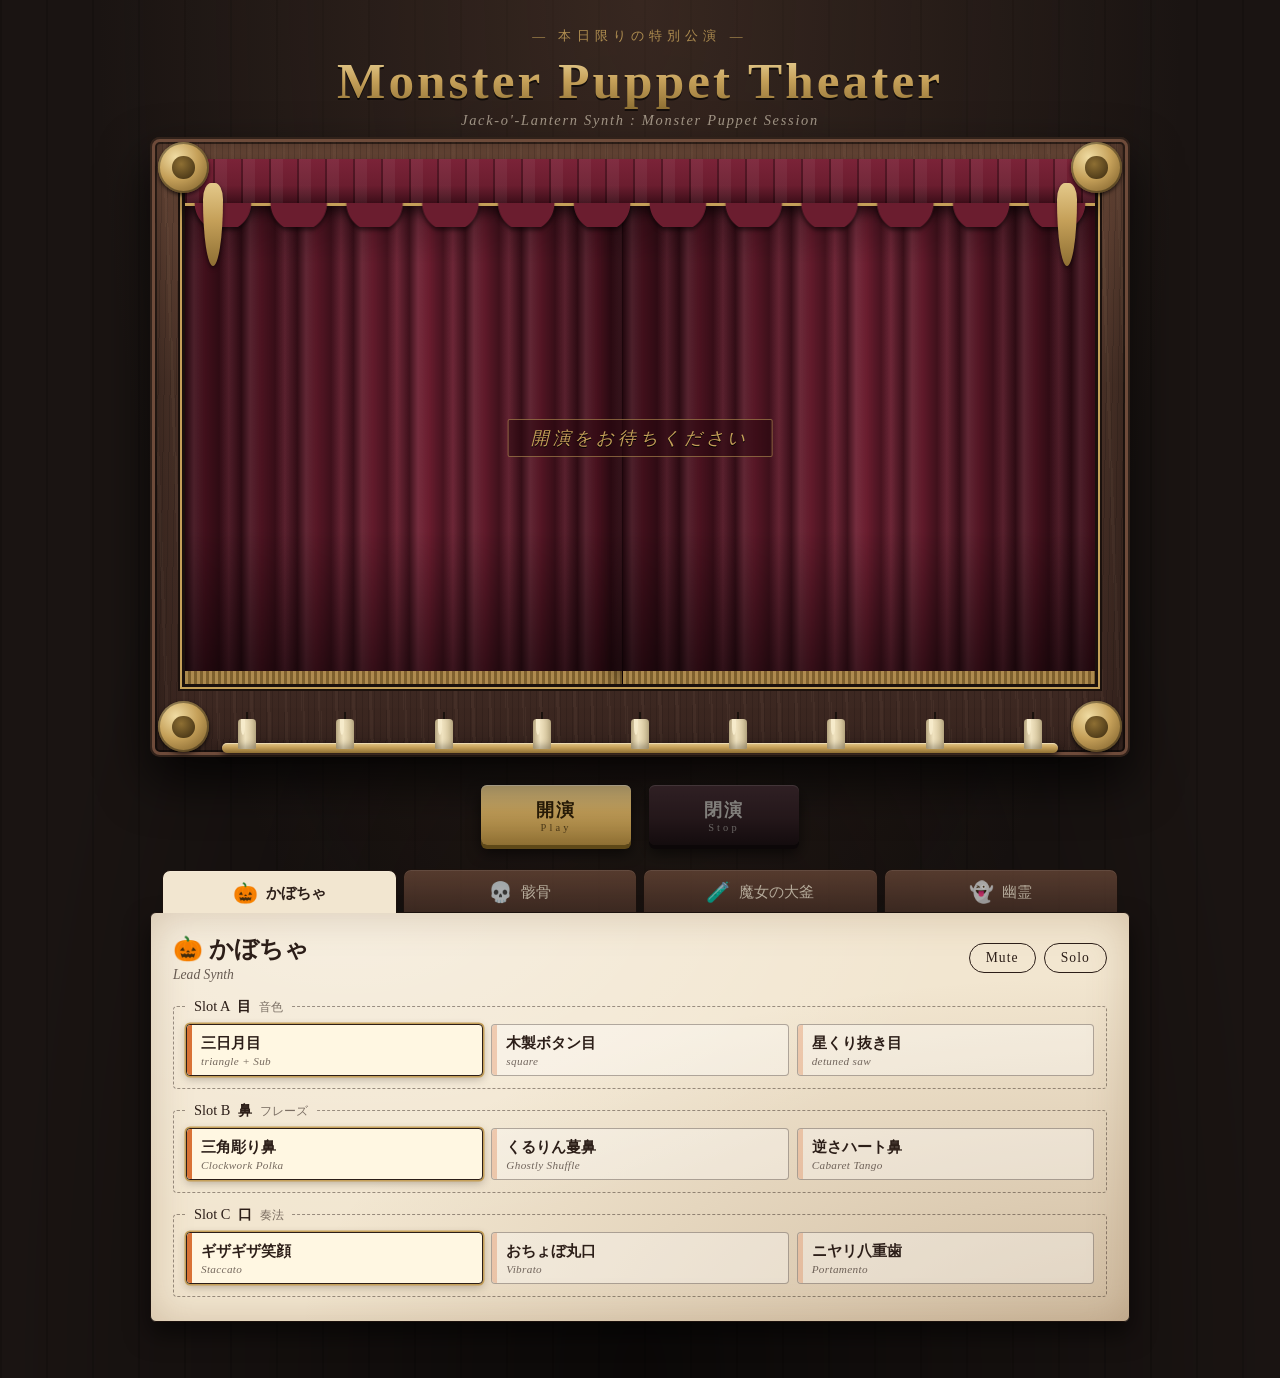
==== index.html @ 24947419 "feat: Task 1 antique puppet theater stage UI with curtain call and 3-slot panel" ====
<!DOCTYPE html>
<html lang="ja">
<head>
  <meta charset="UTF-8">
  <meta name="viewport" content="width=device-width, initial-scale=1">
  <title>Monster Puppet Theater</title>
  <link rel="stylesheet" href="css/style.css">
</head>
<body>
  <header class="marquee">
    <p class="marquee__eyebrow">— 本日限りの特別公演 —</p>
    <h1 class="marquee__title">Monster Puppet Theater</h1>
    <p class="marquee__sub">Jack-o'-Lantern Synth : Monster Puppet Session</p>
  </header>

  <main class="theater">
    <!-- 額縁ステージ -->
    <section class="proscenium" id="proscenium" data-state="closed" aria-label="人形劇ステージ">
      <div class="frame-corner frame-corner--tl"></div>
      <div class="frame-corner frame-corner--tr"></div>
      <div class="frame-corner frame-corner--bl"></div>
      <div class="frame-corner frame-corner--br"></div>

      <div class="stage" id="stage">
        <div class="backdrop"></div>
        <div class="spotlight"></div>
        <div class="puppets" id="puppets"></div>
        <div class="floor"></div>

        <div class="curtain curtain--left"></div>
        <div class="curtain curtain--right"></div>
        <div class="curtain-hint" id="curtainHint">開演をお待ちください</div>
      </div>

      <div class="valance" aria-hidden="true">
        <div class="valance__tassel valance__tassel--l"></div>
        <div class="valance__tassel valance__tassel--r"></div>
      </div>

      <div class="footlights" id="footlights" aria-hidden="true"></div>
    </section>

    <!-- 開演・閉演 -->
    <div class="controls">
      <button class="btn btn--play" id="playBtn" type="button">開演 <span>Play</span></button>
      <button class="btn btn--stop" id="stopBtn" type="button" disabled>閉演 <span>Stop</span></button>
    </div>

    <!-- パペット選択 + 3スロットUI -->
    <section class="workbench" aria-label="パペット編集">
      <nav class="tabs" id="puppetTabs" role="tablist" aria-label="パペット選択"></nav>
      <div class="panel" id="slotPanel"></div>
    </section>
  </main>

  <script type="module" src="js/main.js"></script>
</body>
</html>
---- css/style.css ----
/* Monster Puppet Theater — Antique Wood & Faded Storybook
   パレットは .kiro/specs/monster-ensemble/design.md §1 に準拠。蛍光色は使わない。 */

:root {
  --bg-stage-dark: #1A1412;
  --wood-frame: #4A3228;
  --wood-highlight: #6E4B3A;
  --brass-accent: #C5A059;
  --curtain-red: #6B1D2F;
  --curtain-shadow: #3D0E19;
  --parchment-bg: #F2E6D0;
  --sepia-ink: #2C1E18;
  --candle: #F7C873;
  --string: rgba(212, 195, 163, 0.35);

  --brass-grad: linear-gradient(180deg, #E4C98A 0%, #C5A059 45%, #8E6F33 100%);
  --font-display: 'Palatino Linotype', 'Book Antiqua', Palatino, 'Hiragino Mincho ProN', 'Yu Mincho', 'Noto Serif JP', serif;
  --font-body: 'Hiragino Mincho ProN', 'Yu Mincho', 'Noto Serif JP', Georgia, serif;
}

* { box-sizing: border-box; }

html { background: var(--bg-stage-dark); }

body {
  margin: 0;
  min-height: 100vh;
  color: var(--parchment-bg);
  font-family: var(--font-body);
  background:
    radial-gradient(ellipse at 50% 0%, rgba(110, 75, 58, 0.35), transparent 60%),
    radial-gradient(ellipse at 50% 100%, rgba(0, 0, 0, 0.6), transparent 70%),
    repeating-linear-gradient(90deg, rgba(0, 0, 0, 0.14) 0 2px, transparent 2px 46px),
    var(--bg-stage-dark);
}

/* ---------- 看板 ---------- */
.marquee { text-align: center; padding: 28px 16px 8px; }
.marquee__eyebrow {
  margin: 0; font-size: 0.8rem; letter-spacing: 0.4em; color: var(--brass-accent); opacity: 0.85;
}
.marquee__title {
  margin: 6px 0 2px;
  font-family: var(--font-display);
  font-size: clamp(1.8rem, 5vw, 3.2rem);
  font-weight: 700;
  letter-spacing: 0.06em;
  background: linear-gradient(180deg, #F0DCA3 0%, #C5A059 50%, #8E6F33 100%);
  -webkit-background-clip: text; background-clip: text; color: transparent;
  filter: drop-shadow(0 2px 0 rgba(0, 0, 0, 0.6));
}
.marquee__sub { margin: 0; font-style: italic; font-size: 0.9rem; opacity: 0.6; letter-spacing: 0.12em; }

.theater { width: min(980px, 100% - 24px); margin: 0 auto; padding-bottom: 56px; }

/* ---------- 額縁（プロセニアム） ---------- */
.proscenium {
  position: relative;
  padding: 3.6% 3.6% 7.5%;
  border-radius: 10px;
  background:
    repeating-linear-gradient(91deg, rgba(0, 0, 0, 0.12) 0 1px, transparent 1px 6px),
    repeating-linear-gradient(88deg, rgba(255, 220, 170, 0.04) 0 3px, transparent 3px 17px),
    linear-gradient(180deg, var(--wood-highlight), var(--wood-frame) 40%, #3A2620);
  box-shadow:
    inset 0 0 0 2px rgba(0, 0, 0, 0.55),
    inset 0 0 0 5px var(--wood-highlight),
    inset 0 0 0 7px rgba(0, 0, 0, 0.5),
    inset 0 0 40px rgba(0, 0, 0, 0.5),
    0 24px 50px rgba(0, 0, 0, 0.75);
}

/* 四隅の真鍮飾り */
.frame-corner {
  position: absolute; width: 5.2%; aspect-ratio: 1; z-index: 6;
  background: radial-gradient(circle at 35% 30%, #F0DCA3, #C5A059 45%, #6E5222 100%);
  border-radius: 50%;
  box-shadow: 0 2px 4px rgba(0, 0, 0, 0.7), inset 0 0 0 2px rgba(0, 0, 0, 0.35);
}
.frame-corner::after {
  content: ''; position: absolute; inset: 28%; border-radius: 50%;
  background: radial-gradient(circle at 40% 35%, #8E6F33, #3A2A10);
}
.frame-corner--tl { top: 0.8%; left: 0.8%; }
.frame-corner--tr { top: 0.8%; right: 0.8%; }
.frame-corner--bl { bottom: 0.8%; left: 0.8%; }
.frame-corner--br { bottom: 0.8%; right: 0.8%; }

/* ---------- ステージ ---------- */
.stage {
  position: relative; overflow: hidden;
  aspect-ratio: 16 / 9;
  background: #120D0B;
  box-shadow: 0 0 0 3px #1b110d, 0 0 0 5px var(--brass-accent), 0 0 0 7px #1b110d, inset 0 0 60px rgba(0, 0, 0, 0.8);
}

/* 色褪せた絵本の背景画: 月・丘・傾いた屋敷・枯れ木。紙の粒子ノイズ入り。 */
.backdrop {
  position: absolute; inset: 0;
  background:
    url("data:image/svg+xml,%3Csvg xmlns='http://www.w3.org/2000/svg' viewBox='0 0 800 450' preserveAspectRatio='none'%3E%3Cdefs%3E%3Cfilter id='n'%3E%3CfeTurbulence type='fractalNoise' baseFrequency='.9' numOctaves='2' seed='4'/%3E%3CfeColorMatrix values='0 0 0 0 .95 0 0 0 0 .88 0 0 0 0 .75 0 0 0 .16 0'/%3E%3C/filter%3E%3C/defs%3E%3Ccircle cx='610' cy='105' r='70' fill='%23F2E6D0' opacity='.12'/%3E%3Ccircle cx='610' cy='105' r='46' fill='%23E8D9B5' opacity='.85'/%3E%3Ccircle cx='596' cy='96' r='8' fill='%23C9B88F' opacity='.6'/%3E%3Ccircle cx='626' cy='120' r='5' fill='%23C9B88F' opacity='.6'/%3E%3Cpath d='M0 330 Q110 262 240 312 T500 300 T800 288 V450 H0Z' fill='%232b1f1d'/%3E%3Cg fill='%231d1413'%3E%3Cpath d='M150 318 V236 L172 214 L194 236 V318Z'/%3E%3Cpath d='M130 236 L172 190 L214 236Z'/%3E%3Crect x='198' y='258' width='34' height='60'/%3E%3Cpath d='M194 258 L215 232 L236 258Z'/%3E%3Cpath d='M170 190 V170 h4 v20z'/%3E%3C/g%3E%3Cg fill='%23C5A059' opacity='.65'%3E%3Crect x='162' y='246' width='8' height='12'/%3E%3Crect x='176' y='246' width='8' height='12'/%3E%3Crect x='208' y='274' width='7' height='10'/%3E%3C/g%3E%3Cpath d='M60 330 V268 M60 290 L38 270 M60 280 L84 258 M60 300 L40 292 M84 258 L96 244 M38 270 L28 252' stroke='%231d1413' stroke-width='5' stroke-linecap='round' fill='none'/%3E%3Cpath d='M0 372 Q200 340 420 366 T800 356 V450 H0Z' fill='%23231918'/%3E%3Crect width='800' height='450' filter='url(%23n)'/%3E%3C/svg%3E") center / 100% 100% no-repeat,
    linear-gradient(180deg, #3b3040 0%, #5b4046 38%, #7d5a4b 62%, #3a2a25 100%);
  filter: sepia(0.35) saturate(0.75) brightness(0.85);
}

/* 開演時の天井スポット */
.spotlight {
  position: absolute; inset: 0; pointer-events: none; opacity: 0;
  background: radial-gradient(ellipse 60% 85% at 50% 0%, rgba(247, 200, 115, 0.22), transparent 70%);
  transition: opacity 1.4s ease 0.5s;
}

/* 床板 */
.floor {
  position: absolute; left: 0; right: 0; bottom: 0; height: 17%;
  background:
    repeating-linear-gradient(90deg, rgba(0, 0, 0, 0.45) 0 2px, transparent 2px 9%),
    repeating-linear-gradient(180deg, rgba(255, 220, 170, 0.05) 0 3px, transparent 3px 8px),
    linear-gradient(180deg, #2a1c16 0%, #4a3228 100%);
  border-top: 2px solid rgba(0, 0, 0, 0.6);
  box-shadow: inset 0 14px 18px -8px rgba(0, 0, 0, 0.7);
}
/* フットライトの照り返し */
.floor::after {
  content: ''; position: absolute; inset: 0; opacity: 0;
  background: radial-gradient(ellipse 70% 120% at 50% 100%, rgba(247, 200, 115, 0.5), transparent 70%);
  transition: opacity 1s ease 0.6s;
}

/* ---------- パペット（Task 1 では仮シルエット） ---------- */
.puppets {
  position: absolute; inset: 0 5% 3% 5%;
  display: flex; justify-content: space-around; align-items: flex-start;
  padding-top: 9%;
}
.puppet {
  position: relative; width: 22%; cursor: pointer;
  transform-origin: 50% 0;
  filter: drop-shadow(0 6px 5px rgba(0, 0, 0, 0.55));
  animation: sway 4.6s ease-in-out infinite;
}
.puppet:nth-child(2) { animation-duration: 5.4s; animation-delay: -1.3s; }
.puppet:nth-child(3) { animation-duration: 4.1s; animation-delay: -2.2s; }
.puppet:nth-child(4) { animation-duration: 6.2s; animation-delay: -0.6s; }
.puppet svg { display: block; width: 100%; height: auto; overflow: visible; }
.puppet:hover { filter: drop-shadow(0 6px 5px rgba(0, 0, 0, 0.55)) brightness(1.08); }

/* 選ばれているパペットの足元に真鍮の名札 */
.puppet::after {
  content: attr(data-name);
  position: absolute; left: 50%; bottom: -3%; transform: translateX(-50%);
  padding: 1px 10px; border-radius: 3px; white-space: nowrap;
  font-size: clamp(8px, 1.15vw, 12px); letter-spacing: 0.1em; color: #2a1d08;
  background: var(--brass-grad);
  box-shadow: 0 1px 3px rgba(0, 0, 0, 0.7), inset 0 0 0 1px rgba(255, 255, 255, 0.25);
  opacity: 0; transition: opacity 0.3s;
}
.puppet.is-selected::after { opacity: 0.95; }

.puppet .body { transform-origin: 70px 212px; transform-box: view-box; }
.puppet .zzz { opacity: 0; }
.puppet .eyes { transform-origin: 70px 140px; transition: transform 0.4s; }

/* 居眠り姿（Mute / 他トラックの Solo） */
.puppet.is-asleep .body { filter: brightness(0.62) saturate(0.55); transform: scaleY(0.94); }
.puppet.is-asleep .eyes { transform: scaleY(0.12); }
.puppet.is-asleep .zzz { opacity: 0.9; animation: zzz 3s ease-in-out infinite; }

/* ---------- 深紅のベルベットカーテン ---------- */
.curtain {
  position: absolute; top: 0; bottom: 0; width: 52%; z-index: 4;
  background:
    linear-gradient(180deg, rgba(0, 0, 0, 0.35), transparent 18%, transparent 70%, rgba(0, 0, 0, 0.5)),
    repeating-linear-gradient(90deg,
      rgba(0, 0, 0, 0.42) 0, rgba(255, 255, 255, 0.07) 9px, rgba(0, 0, 0, 0) 20px,
      rgba(0, 0, 0, 0.3) 34px, rgba(255, 255, 255, 0.05) 44px, rgba(0, 0, 0, 0.38) 56px),
    linear-gradient(90deg, var(--curtain-shadow), var(--curtain-red) 50%, var(--curtain-shadow));
  box-shadow: 0 0 24px rgba(0, 0, 0, 0.7);
  transition: transform 1.3s cubic-bezier(0.65, 0, 0.25, 1);
}
.curtain::after { /* 裾の金房 */
  content: ''; position: absolute; left: 0; right: 0; bottom: 0; height: 2.6%;
  background: repeating-linear-gradient(90deg, #C5A059 0 3px, #8E6F33 3px 6px);
  opacity: 0.85;
}
.curtain--left  { left: 0;  transform-origin: left center;  border-right: 1px solid rgba(0, 0, 0, 0.5); }
.curtain--right { right: 0; transform-origin: right center; border-left: 1px solid rgba(0, 0, 0, 0.5); }

.proscenium[data-state='open'] .curtain--left,
.proscenium[data-state='curtain_call'] .curtain--left   { transform: translateX(-16%) scaleX(0.26); transition-duration: 1.7s; }
.proscenium[data-state='open'] .curtain--right,
.proscenium[data-state='curtain_call'] .curtain--right  { transform: translateX(16%) scaleX(0.26); transition-duration: 1.7s; }

.curtain-hint {
  position: absolute; left: 50%; top: 52%; transform: translate(-50%, -50%); z-index: 5;
  padding: 6px 22px; border-radius: 2px; white-space: nowrap;
  font-family: var(--font-display); font-style: italic; letter-spacing: 0.22em;
  font-size: clamp(0.7rem, 1.9vw, 1.1rem);
  color: var(--brass-accent); text-shadow: 0 1px 0 #000;
  border: 1px solid rgba(197, 160, 89, 0.55); background: rgba(40, 8, 16, 0.55);
  pointer-events: none; transition: opacity 0.4s;
}
.proscenium:not([data-state='closed']) .curtain-hint { opacity: 0; }

/* 上部の垂れ幕（バランス） */
.valance {
  position: absolute; z-index: 5; left: 3.6%; right: 3.6%; top: 3.6%;
  height: 7.5%;
  background:
    repeating-linear-gradient(90deg, rgba(0, 0, 0, 0.3) 0 2px, rgba(255, 255, 255, 0.05) 2px 14px, transparent 14px 28px),
    linear-gradient(180deg, #7b2338, var(--curtain-red) 60%, var(--curtain-shadow));
  border-bottom: 3px solid var(--brass-accent);
  box-shadow: 0 6px 12px rgba(0, 0, 0, 0.6);
}
.valance::after { /* スカラップ */
  content: ''; position: absolute; left: 0; right: 0; top: 100%; height: 55%;
  background: radial-gradient(circle at 50% 0, var(--curtain-red) 0 62%, transparent 64%) 0 0 / 8.333% 100% repeat-x;
  filter: drop-shadow(0 3px 2px rgba(0, 0, 0, 0.55));
  -webkit-mask: none;
}
.valance__tassel {
  position: absolute; top: 55%; width: 2.2%; height: 190%;
  background: var(--brass-grad); border-radius: 40% 40% 50% 50% / 20% 20% 80% 80%;
  box-shadow: 0 2px 4px rgba(0, 0, 0, 0.6); z-index: 2;
}
.valance__tassel--l { left: 2%; }
.valance__tassel--r { right: 2%; }

/* ---------- ロウソクのフットライト ---------- */
.footlights {
  position: absolute; z-index: 7; left: 9%; right: 9%; bottom: 1.4%; height: 6.2%;
  display: flex; justify-content: space-between; align-items: flex-end;
  font-size: clamp(8px, 1.45vw, 15px);
}
.footlights::before { /* 真鍮のトレイ */
  content: ''; position: absolute; left: -2%; right: -2%; bottom: -0.3em; height: 0.7em;
  background: var(--brass-grad); border-radius: 0.4em;
  box-shadow: 0 3px 6px rgba(0, 0, 0, 0.7), inset 0 1px 0 rgba(255, 255, 255, 0.35);
}
.candle { position: relative; width: 1.2em; height: 2.8em; display: flex; justify-content: center; }
.wax {
  position: absolute; bottom: 0; width: 100%; height: 2em; border-radius: 0.25em 0.25em 0.1em 0.1em;
  background: linear-gradient(90deg, #cbb98f, #F0E3C0 40%, #cbb98f);
  box-shadow: inset 0 -4px 6px rgba(0, 0, 0, 0.25);
}
.wax::after { /* 垂れたロウ */
  content: ''; position: absolute; top: 0; left: 18%; width: 22%; height: 55%;
  background: #F6EBCB; border-radius: 0 0 50% 50%;
}
.wick { position: absolute; bottom: 2em; width: 2px; height: 0.45em; background: #1a120d; }
.flame {
  position: absolute; bottom: 2.35em; width: 0.7em; height: 1.35em; opacity: 0;
  border-radius: 50% 50% 50% 50% / 62% 62% 38% 38%;
  background: radial-gradient(ellipse at 50% 78%, #fffbe6 0%, var(--candle) 45%, #D97236 100%);
  box-shadow: 0 0 0.9em 0.35em rgba(247, 200, 115, 0.55), 0 0 2.4em 0.8em rgba(217, 114, 54, 0.3);
  transform-origin: 50% 100%;
  transition: opacity 0.7s ease;
  transition-delay: calc(var(--d) * 0.6);
}

/* 点灯: 開演中とカーテンコール中 */
.proscenium[data-state='open'] .flame,
.proscenium[data-state='curtain_call'] .flame { opacity: 1; animation: flicker 1.6s ease-in-out infinite; animation-delay: var(--d); }
.proscenium[data-state='open'] .spotlight,
.proscenium[data-state='curtain_call'] .spotlight,
.proscenium[data-state='open'] .floor::after,
.proscenium[data-state='curtain_call'] .floor::after { opacity: 1; }

/* カーテンコール: 一斉お辞儀（約1.8秒以内に収める） */
.proscenium[data-state='curtain_call'] .puppet .body {
  animation: bow 1.5s ease-in-out both;
}
.proscenium[data-state='curtain_call'] .puppet:nth-child(2) .body { animation-delay: 0.06s; }
.proscenium[data-state='curtain_call'] .puppet:nth-child(3) .body { animation-delay: 0.12s; }
.proscenium[data-state='curtain_call'] .puppet:nth-child(4) .body { animation-delay: 0.18s; }

@keyframes sway { 0%, 100% { transform: rotate(-1.3deg); } 50% { transform: rotate(1.3deg); } }
@keyframes flicker {
  0%, 100% { transform: scale(1, 1) rotate(0); }
  18% { transform: scale(0.92, 1.1) rotate(-2deg); }
  42% { transform: scale(1.06, 0.93) rotate(1.5deg); }
  66% { transform: scale(0.95, 1.07) rotate(-1deg); }
  82% { transform: scale(1.03, 0.98) rotate(2deg); }
}
@keyframes bow {
  0%   { transform: rotate(0) scaleY(1); }
  32%  { transform: rotate(7deg) scaleY(0.84) translateY(6px); }
  62%  { transform: rotate(7deg) scaleY(0.84) translateY(6px); }
  100% { transform: rotate(0) scaleY(1); }
}
@keyframes zzz { 0%, 100% { transform: translateY(0); opacity: 0.55; } 50% { transform: translateY(-7px); opacity: 1; } }

/* ---------- 開演・閉演ボタン ---------- */
.controls { display: flex; justify-content: center; gap: 18px; margin: 28px 0 24px; }
.btn {
  min-width: 150px; padding: 12px 26px; cursor: pointer;
  font-family: var(--font-display); font-size: 1.15rem; letter-spacing: 0.12em; font-weight: 700;
  color: #2a1d08; border: 0; border-radius: 6px;
  background: var(--brass-grad);
  box-shadow: 0 4px 0 #5e4818, 0 8px 14px rgba(0, 0, 0, 0.6), inset 0 1px 0 rgba(255, 255, 255, 0.45);
  transition: transform 0.12s, box-shadow 0.12s, filter 0.2s;
}
.btn span { display: block; font-size: 0.65rem; font-weight: 400; letter-spacing: 0.3em; opacity: 0.75; }
.btn--stop { color: var(--parchment-bg); background: linear-gradient(180deg, #8a2a42, var(--curtain-red) 55%, var(--curtain-shadow)); box-shadow: 0 4px 0 #260810, 0 8px 14px rgba(0, 0, 0, 0.6), inset 0 1px 0 rgba(255, 255, 255, 0.2); }
.btn:hover:not(:disabled) { filter: brightness(1.1); }
.btn:active:not(:disabled) { transform: translateY(3px); box-shadow: 0 1px 0 #5e4818, 0 3px 6px rgba(0, 0, 0, 0.6); }
.btn:disabled { cursor: not-allowed; filter: grayscale(0.7) brightness(0.55); }
.btn:focus-visible, .tab:focus-visible, .opt:focus-visible, .toggle:focus-visible { outline: 2px solid var(--candle); outline-offset: 3px; }

/* ---------- 編集パネル（羊皮紙） ---------- */
.tabs { display: flex; gap: 6px; padding: 0 12px; }
.tab {
  flex: 1; display: flex; align-items: center; justify-content: center; gap: 8px;
  padding: 10px 6px 8px; cursor: pointer; color: var(--parchment-bg);
  font-family: var(--font-body); font-size: 0.95rem;
  background: linear-gradient(180deg, var(--wood-highlight), var(--wood-frame));
  border: 1px solid #1b110d; border-bottom: 0; border-radius: 8px 8px 0 0;
  box-shadow: inset 0 1px 0 rgba(255, 255, 255, 0.12);
  opacity: 0.72; transition: opacity 0.2s, transform 0.2s;
}
.tab:hover { opacity: 0.95; }
.tab[aria-selected='true'] {
  opacity: 1; color: var(--sepia-ink); transform: translateY(1px);
  background: var(--parchment-bg); font-weight: 700;
}
.tab__icon { font-size: 1.25rem; }

.panel {
  --puppet: var(--brass-accent);
  padding: 20px 22px 24px; color: var(--sepia-ink);
  border-radius: 6px; border: 1px solid #1b110d;
  background:
    radial-gradient(ellipse at 20% 0%, rgba(255, 255, 255, 0.35), transparent 55%),
    radial-gradient(ellipse at 100% 100%, rgba(120, 80, 40, 0.28), transparent 60%),
    var(--parchment-bg);
  box-shadow: inset 0 0 40px rgba(120, 80, 40, 0.25), 0 12px 24px rgba(0, 0, 0, 0.55);
}
.panel__head { display: flex; justify-content: space-between; align-items: center; gap: 12px; flex-wrap: wrap; margin-bottom: 14px; }
.panel__title { margin: 0; font-family: var(--font-display); font-size: 1.5rem; }
.panel__role { margin: 2px 0 0; font-style: italic; font-size: 0.85rem; opacity: 0.7; }
.panel__toggles { display: flex; gap: 8px; }

.toggle {
  padding: 6px 16px; cursor: pointer; font-family: var(--font-body); font-size: 0.85rem; letter-spacing: 0.08em;
  color: var(--sepia-ink); background: transparent; border: 1.5px solid var(--sepia-ink); border-radius: 999px;
  transition: background 0.2s, color 0.2s;
}
.toggle:hover { background: rgba(44, 30, 24, 0.1); }
.toggle[aria-pressed='true'] { background: var(--sepia-ink); color: var(--parchment-bg); }

.slots { display: grid; gap: 12px; }
.slot { margin: 0; padding: 8px 12px 12px; border: 1px dashed rgba(44, 30, 24, 0.45); border-radius: 4px; }
.slot legend { padding: 0 8px; font-size: 0.9rem; }
.slot legend b { font-family: var(--font-display); margin: 0 4px; }
.slot legend small { opacity: 0.6; }
.slot__opts { display: grid; grid-template-columns: repeat(3, 1fr); gap: 8px; }

.opt {
  position: relative; display: flex; flex-direction: column; align-items: flex-start; gap: 2px;
  padding: 9px 10px 8px 14px; cursor: pointer; text-align: left;
  font-family: var(--font-body); color: var(--sepia-ink);
  background: rgba(255, 255, 255, 0.35); border: 1px solid rgba(44, 30, 24, 0.35); border-radius: 4px;
  transition: background 0.15s, transform 0.15s, box-shadow 0.15s;
}
.opt::before { /* パペット色の栞 */
  content: ''; position: absolute; left: 0; top: 0; bottom: 0; width: 5px; border-radius: 4px 0 0 4px;
  background: var(--puppet); opacity: 0.3; transition: opacity 0.15s;
}
.opt:hover { background: rgba(255, 255, 255, 0.65); transform: translateY(-1px); }
.opt[aria-pressed='true'] {
  background: #fff7e2; border-color: var(--sepia-ink);
  box-shadow: 0 0 0 1.5px var(--brass-accent), 0 3px 8px rgba(44, 30, 24, 0.3);
}
.opt[aria-pressed='true']::before { opacity: 1; }
.opt__name { font-weight: 700; font-size: 0.92rem; }
.opt__note { font-size: 0.7rem; opacity: 0.65; font-style: italic; letter-spacing: 0.03em; }

/* ---------- 狭い画面 ---------- */
@media (max-width: 640px) {
  .slot__opts { grid-template-columns: 1fr; }
  .tab__name { display: none; }
  .btn { min-width: 120px; padding: 10px 18px; }
  .curtain-hint { letter-spacing: 0.1em; }
}

@media (prefers-reduced-motion: reduce) {
  .puppet, .flame { animation: none !important; }
  .curtain { transition-duration: 0.01s !important; }
}
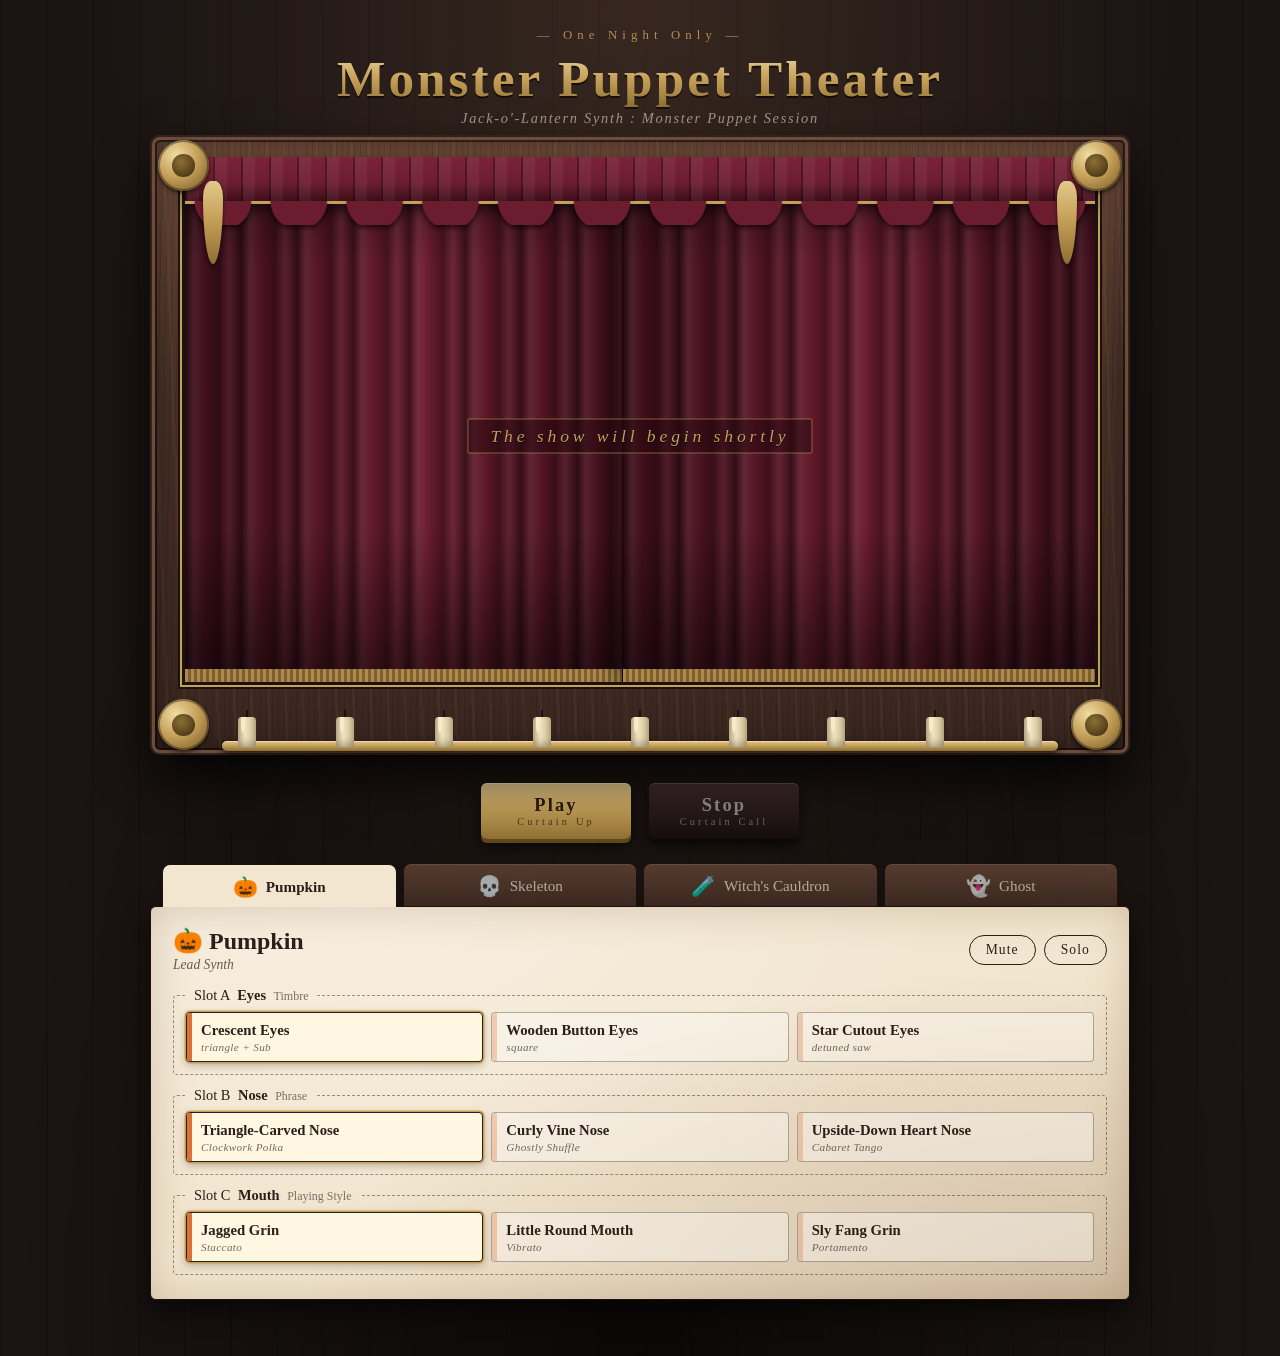
==== commit 775035a0: "chore: convert all UI text, comments, and docs to English" ====
--- a/index.html
+++ b/index.html
@@ -1,5 +1,5 @@
 <!DOCTYPE html>
-<html lang="ja">
+<html lang="en">
 <head>
   <meta charset="UTF-8">
   <meta name="viewport" content="width=device-width, initial-scale=1">
@@ -8,14 +8,14 @@
 </head>
 <body>
   <header class="marquee">
-    <p class="marquee__eyebrow">— 本日限りの特別公演 —</p>
+    <p class="marquee__eyebrow">— One Night Only —</p>
     <h1 class="marquee__title">Monster Puppet Theater</h1>
     <p class="marquee__sub">Jack-o'-Lantern Synth : Monster Puppet Session</p>
   </header>
 
   <main class="theater">
-    <!-- 額縁ステージ -->
-    <section class="proscenium" id="proscenium" data-state="closed" aria-label="人形劇ステージ">
+    <!-- Framed stage -->
+    <section class="proscenium" id="proscenium" data-state="closed" aria-label="Puppet theater stage">
       <div class="frame-corner frame-corner--tl"></div>
       <div class="frame-corner frame-corner--tr"></div>
       <div class="frame-corner frame-corner--bl"></div>
@@ -29,7 +29,7 @@
 
         <div class="curtain curtain--left"></div>
         <div class="curtain curtain--right"></div>
-        <div class="curtain-hint" id="curtainHint">開演をお待ちください</div>
+        <div class="curtain-hint" id="curtainHint">The show will begin shortly</div>
       </div>
 
       <div class="valance" aria-hidden="true">
@@ -40,15 +40,15 @@
       <div class="footlights" id="footlights" aria-hidden="true"></div>
     </section>
 
-    <!-- 開演・閉演 -->
+    <!-- Play / Stop -->
     <div class="controls">
-      <button class="btn btn--play" id="playBtn" type="button">開演 <span>Play</span></button>
-      <button class="btn btn--stop" id="stopBtn" type="button" disabled>閉演 <span>Stop</span></button>
+      <button class="btn btn--play" id="playBtn" type="button">Play <span>Curtain Up</span></button>
+      <button class="btn btn--stop" id="stopBtn" type="button" disabled>Stop <span>Curtain Call</span></button>
     </div>
 
-    <!-- パペット選択 + 3スロットUI -->
-    <section class="workbench" aria-label="パペット編集">
-      <nav class="tabs" id="puppetTabs" role="tablist" aria-label="パペット選択"></nav>
+    <!-- Puppet selection + 3-slot UI -->
+    <section class="workbench" aria-label="Puppet editor">
+      <nav class="tabs" id="puppetTabs" role="tablist" aria-label="Select puppet"></nav>
       <div class="panel" id="slotPanel"></div>
     </section>
   </main>
--- a/css/style.css
+++ b/css/style.css
@@ -1,5 +1,5 @@
 /* Monster Puppet Theater — Antique Wood & Faded Storybook
-   パレットは .kiro/specs/monster-ensemble/design.md §1 に準拠。蛍光色は使わない。 */
+   Palette follows .kiro/specs/monster-ensemble/design.md section 1. No fluorescent colors. */
 
 :root {
   --bg-stage-dark: #1A1412;
@@ -34,7 +34,7 @@
     var(--bg-stage-dark);
 }
 
-/* ---------- 看板 ---------- */
+/* ---------- Marquee ---------- */
 .marquee { text-align: center; padding: 28px 16px 8px; }
 .marquee__eyebrow {
   margin: 0; font-size: 0.8rem; letter-spacing: 0.4em; color: var(--brass-accent); opacity: 0.85;
@@ -53,7 +53,7 @@
 
 .theater { width: min(980px, 100% - 24px); margin: 0 auto; padding-bottom: 56px; }
 
-/* ---------- 額縁（プロセニアム） ---------- */
+/* ---------- Wooden frame (proscenium) ---------- */
 .proscenium {
   position: relative;
   padding: 3.6% 3.6% 7.5%;
@@ -70,7 +70,7 @@
     0 24px 50px rgba(0, 0, 0, 0.75);
 }
 
-/* 四隅の真鍮飾り */
+/* Brass corner rosettes */
 .frame-corner {
   position: absolute; width: 5.2%; aspect-ratio: 1; z-index: 6;
   background: radial-gradient(circle at 35% 30%, #F0DCA3, #C5A059 45%, #6E5222 100%);
@@ -86,7 +86,7 @@
 .frame-corner--bl { bottom: 0.8%; left: 0.8%; }
 .frame-corner--br { bottom: 0.8%; right: 0.8%; }
 
-/* ---------- ステージ ---------- */
+/* ---------- Stage ---------- */
 .stage {
   position: relative; overflow: hidden;
   aspect-ratio: 16 / 9;
@@ -94,7 +94,7 @@
   box-shadow: 0 0 0 3px #1b110d, 0 0 0 5px var(--brass-accent), 0 0 0 7px #1b110d, inset 0 0 60px rgba(0, 0, 0, 0.8);
 }
 
-/* 色褪せた絵本の背景画: 月・丘・傾いた屋敷・枯れ木。紙の粒子ノイズ入り。 */
+/* Faded storybook backdrop: moon, hills, crooked manor, bare tree, with paper grain noise. */
 .backdrop {
   position: absolute; inset: 0;
   background:
@@ -103,14 +103,14 @@
   filter: sepia(0.35) saturate(0.75) brightness(0.85);
 }
 
-/* 開演時の天井スポット */
+/* Overhead spotlight while the show is on */
 .spotlight {
   position: absolute; inset: 0; pointer-events: none; opacity: 0;
   background: radial-gradient(ellipse 60% 85% at 50% 0%, rgba(247, 200, 115, 0.22), transparent 70%);
   transition: opacity 1.4s ease 0.5s;
 }
 
-/* 床板 */
+/* Floorboards */
 .floor {
   position: absolute; left: 0; right: 0; bottom: 0; height: 17%;
   background:
@@ -120,14 +120,14 @@
   border-top: 2px solid rgba(0, 0, 0, 0.6);
   box-shadow: inset 0 14px 18px -8px rgba(0, 0, 0, 0.7);
 }
-/* フットライトの照り返し */
+/* Footlight glow reflected on the floor */
 .floor::after {
   content: ''; position: absolute; inset: 0; opacity: 0;
   background: radial-gradient(ellipse 70% 120% at 50% 100%, rgba(247, 200, 115, 0.5), transparent 70%);
   transition: opacity 1s ease 0.6s;
 }
 
-/* ---------- パペット（Task 1 では仮シルエット） ---------- */
+/* ---------- Puppets (placeholder silhouettes in Task 1) ---------- */
 .puppets {
   position: absolute; inset: 0 5% 3% 5%;
   display: flex; justify-content: space-around; align-items: flex-start;
@@ -145,7 +145,7 @@
 .puppet svg { display: block; width: 100%; height: auto; overflow: visible; }
 .puppet:hover { filter: drop-shadow(0 6px 5px rgba(0, 0, 0, 0.55)) brightness(1.08); }
 
-/* 選ばれているパペットの足元に真鍮の名札 */
+/* Brass nameplate at the feet of the selected puppet */
 .puppet::after {
   content: attr(data-name);
   position: absolute; left: 50%; bottom: -3%; transform: translateX(-50%);
@@ -161,12 +161,12 @@
 .puppet .zzz { opacity: 0; }
 .puppet .eyes { transform-origin: 70px 140px; transition: transform 0.4s; }
 
-/* 居眠り姿（Mute / 他トラックの Solo） */
+/* Dozing pose (Mute, or silenced by another track's Solo) */
 .puppet.is-asleep .body { filter: brightness(0.62) saturate(0.55); transform: scaleY(0.94); }
 .puppet.is-asleep .eyes { transform: scaleY(0.12); }
 .puppet.is-asleep .zzz { opacity: 0.9; animation: zzz 3s ease-in-out infinite; }
 
-/* ---------- 深紅のベルベットカーテン ---------- */
+/* ---------- Crimson velvet curtains ---------- */
 .curtain {
   position: absolute; top: 0; bottom: 0; width: 52%; z-index: 4;
   background:
@@ -178,7 +178,7 @@
   box-shadow: 0 0 24px rgba(0, 0, 0, 0.7);
   transition: transform 1.3s cubic-bezier(0.65, 0, 0.25, 1);
 }
-.curtain::after { /* 裾の金房 */
+.curtain::after { /* Gold fringe along the hem */
   content: ''; position: absolute; left: 0; right: 0; bottom: 0; height: 2.6%;
   background: repeating-linear-gradient(90deg, #C5A059 0 3px, #8E6F33 3px 6px);
   opacity: 0.85;
@@ -202,7 +202,7 @@
 }
 .proscenium:not([data-state='closed']) .curtain-hint { opacity: 0; }
 
-/* 上部の垂れ幕（バランス） */
+/* Top valance */
 .valance {
   position: absolute; z-index: 5; left: 3.6%; right: 3.6%; top: 3.6%;
   height: 7.5%;
@@ -212,7 +212,7 @@
   border-bottom: 3px solid var(--brass-accent);
   box-shadow: 0 6px 12px rgba(0, 0, 0, 0.6);
 }
-.valance::after { /* スカラップ */
+.valance::after { /* Scalloped edge */
   content: ''; position: absolute; left: 0; right: 0; top: 100%; height: 55%;
   background: radial-gradient(circle at 50% 0, var(--curtain-red) 0 62%, transparent 64%) 0 0 / 8.333% 100% repeat-x;
   filter: drop-shadow(0 3px 2px rgba(0, 0, 0, 0.55));
@@ -226,13 +226,13 @@
 .valance__tassel--l { left: 2%; }
 .valance__tassel--r { right: 2%; }
 
-/* ---------- ロウソクのフットライト ---------- */
+/* ---------- Candle footlights ---------- */
 .footlights {
   position: absolute; z-index: 7; left: 9%; right: 9%; bottom: 1.4%; height: 6.2%;
   display: flex; justify-content: space-between; align-items: flex-end;
   font-size: clamp(8px, 1.45vw, 15px);
 }
-.footlights::before { /* 真鍮のトレイ */
+.footlights::before { /* Brass tray */
   content: ''; position: absolute; left: -2%; right: -2%; bottom: -0.3em; height: 0.7em;
   background: var(--brass-grad); border-radius: 0.4em;
   box-shadow: 0 3px 6px rgba(0, 0, 0, 0.7), inset 0 1px 0 rgba(255, 255, 255, 0.35);
@@ -243,7 +243,7 @@
   background: linear-gradient(90deg, #cbb98f, #F0E3C0 40%, #cbb98f);
   box-shadow: inset 0 -4px 6px rgba(0, 0, 0, 0.25);
 }
-.wax::after { /* 垂れたロウ */
+.wax::after { /* Dripped wax */
   content: ''; position: absolute; top: 0; left: 18%; width: 22%; height: 55%;
   background: #F6EBCB; border-radius: 0 0 50% 50%;
 }
@@ -258,7 +258,7 @@
   transition-delay: calc(var(--d) * 0.6);
 }
 
-/* 点灯: 開演中とカーテンコール中 */
+/* Lit while the show is open and during the curtain call */
 .proscenium[data-state='open'] .flame,
 .proscenium[data-state='curtain_call'] .flame { opacity: 1; animation: flicker 1.6s ease-in-out infinite; animation-delay: var(--d); }
 .proscenium[data-state='open'] .spotlight,
@@ -266,7 +266,7 @@
 .proscenium[data-state='open'] .floor::after,
 .proscenium[data-state='curtain_call'] .floor::after { opacity: 1; }
 
-/* カーテンコール: 一斉お辞儀（約1.8秒以内に収める） */
+/* Curtain call: all puppets bow together (kept within about 1.8 s) */
 .proscenium[data-state='curtain_call'] .puppet .body {
   animation: bow 1.5s ease-in-out both;
 }
@@ -290,7 +290,7 @@
 }
 @keyframes zzz { 0%, 100% { transform: translateY(0); opacity: 0.55; } 50% { transform: translateY(-7px); opacity: 1; } }
 
-/* ---------- 開演・閉演ボタン ---------- */
+/* ---------- Play / Stop buttons ---------- */
 .controls { display: flex; justify-content: center; gap: 18px; margin: 28px 0 24px; }
 .btn {
   min-width: 150px; padding: 12px 26px; cursor: pointer;
@@ -307,7 +307,7 @@
 .btn:disabled { cursor: not-allowed; filter: grayscale(0.7) brightness(0.55); }
 .btn:focus-visible, .tab:focus-visible, .opt:focus-visible, .toggle:focus-visible { outline: 2px solid var(--candle); outline-offset: 3px; }
 
-/* ---------- 編集パネル（羊皮紙） ---------- */
+/* ---------- Editor panel (parchment) ---------- */
 .tabs { display: flex; gap: 6px; padding: 0 12px; }
 .tab {
   flex: 1; display: flex; align-items: center; justify-content: center; gap: 8px;
@@ -362,7 +362,7 @@
   background: rgba(255, 255, 255, 0.35); border: 1px solid rgba(44, 30, 24, 0.35); border-radius: 4px;
   transition: background 0.15s, transform 0.15s, box-shadow 0.15s;
 }
-.opt::before { /* パペット色の栞 */
+.opt::before { /* Bookmark strip in the puppet color */
   content: ''; position: absolute; left: 0; top: 0; bottom: 0; width: 5px; border-radius: 4px 0 0 4px;
   background: var(--puppet); opacity: 0.3; transition: opacity 0.15s;
 }
@@ -375,7 +375,7 @@
 .opt__name { font-weight: 700; font-size: 0.92rem; }
 .opt__note { font-size: 0.7rem; opacity: 0.65; font-style: italic; letter-spacing: 0.03em; }
 
-/* ---------- 狭い画面 ---------- */
+/* ---------- Narrow screens ---------- */
 @media (max-width: 640px) {
   .slot__opts { grid-template-columns: 1fr; }
   .tab__name { display: none; }
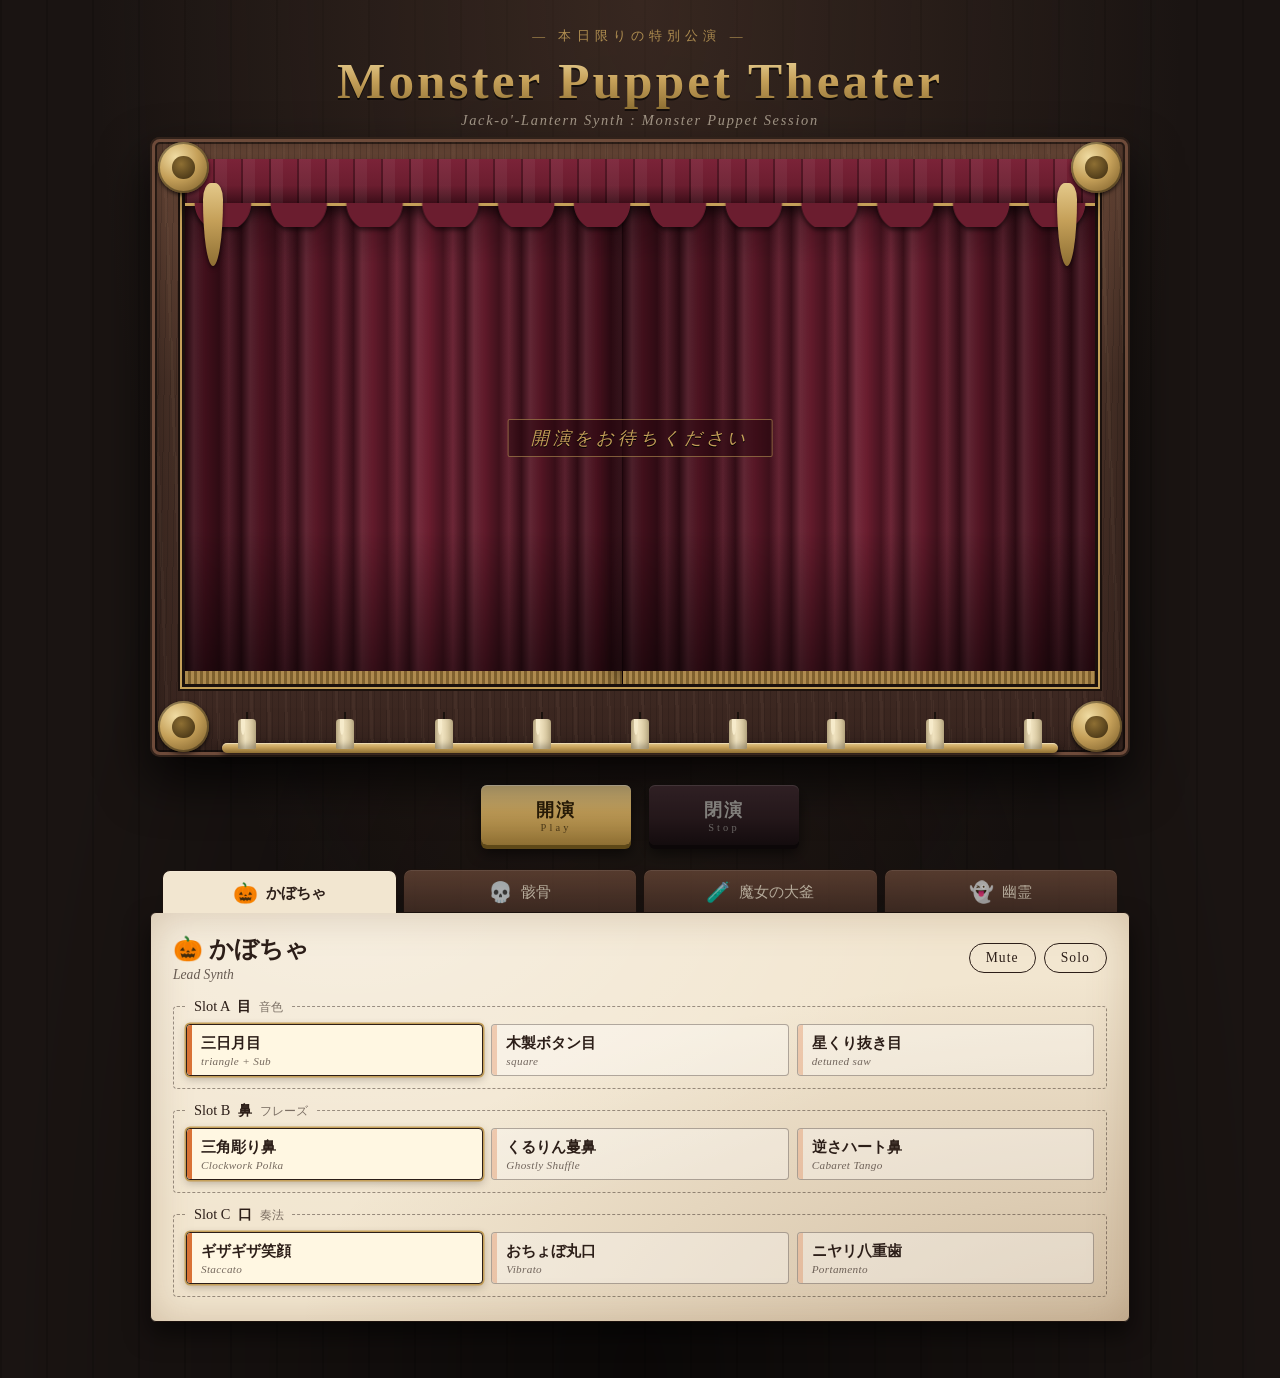
==== commit 01b7c98a: "Merge pull request #2 from stmega99-jpg/feat/task1-stage-ui feat: Task 1 - antique puppet theater st" ====
--- a/index.html
+++ b/index.html
@@ -1,5 +1,5 @@
 <!DOCTYPE html>
-<html lang="en">
+<html lang="ja">
 <head>
   <meta charset="UTF-8">
   <meta name="viewport" content="width=device-width, initial-scale=1">
@@ -8,14 +8,14 @@
 </head>
 <body>
   <header class="marquee">
-    <p class="marquee__eyebrow">— One Night Only —</p>
+    <p class="marquee__eyebrow">— 本日限りの特別公演 —</p>
     <h1 class="marquee__title">Monster Puppet Theater</h1>
     <p class="marquee__sub">Jack-o'-Lantern Synth : Monster Puppet Session</p>
   </header>
 
   <main class="theater">
-    <!-- Framed stage -->
-    <section class="proscenium" id="proscenium" data-state="closed" aria-label="Puppet theater stage">
+    <!-- 額縁ステージ -->
+    <section class="proscenium" id="proscenium" data-state="closed" aria-label="人形劇ステージ">
       <div class="frame-corner frame-corner--tl"></div>
       <div class="frame-corner frame-corner--tr"></div>
       <div class="frame-corner frame-corner--bl"></div>
@@ -29,7 +29,7 @@
 
         <div class="curtain curtain--left"></div>
         <div class="curtain curtain--right"></div>
-        <div class="curtain-hint" id="curtainHint">The show will begin shortly</div>
+        <div class="curtain-hint" id="curtainHint">開演をお待ちください</div>
       </div>
 
       <div class="valance" aria-hidden="true">
@@ -40,15 +40,15 @@
       <div class="footlights" id="footlights" aria-hidden="true"></div>
     </section>
 
-    <!-- Play / Stop -->
+    <!-- 開演・閉演 -->
     <div class="controls">
-      <button class="btn btn--play" id="playBtn" type="button">Play <span>Curtain Up</span></button>
-      <button class="btn btn--stop" id="stopBtn" type="button" disabled>Stop <span>Curtain Call</span></button>
+      <button class="btn btn--play" id="playBtn" type="button">開演 <span>Play</span></button>
+      <button class="btn btn--stop" id="stopBtn" type="button" disabled>閉演 <span>Stop</span></button>
     </div>
 
-    <!-- Puppet selection + 3-slot UI -->
-    <section class="workbench" aria-label="Puppet editor">
-      <nav class="tabs" id="puppetTabs" role="tablist" aria-label="Select puppet"></nav>
+    <!-- パペット選択 + 3スロットUI -->
+    <section class="workbench" aria-label="パペット編集">
+      <nav class="tabs" id="puppetTabs" role="tablist" aria-label="パペット選択"></nav>
       <div class="panel" id="slotPanel"></div>
     </section>
   </main>
--- a/css/style.css
+++ b/css/style.css
@@ -1,5 +1,5 @@
 /* Monster Puppet Theater — Antique Wood & Faded Storybook
-   Palette follows .kiro/specs/monster-ensemble/design.md section 1. No fluorescent colors. */
+   パレットは .kiro/specs/monster-ensemble/design.md §1 に準拠。蛍光色は使わない。 */
 
 :root {
   --bg-stage-dark: #1A1412;
@@ -34,7 +34,7 @@
     var(--bg-stage-dark);
 }
 
-/* ---------- Marquee ---------- */
+/* ---------- 看板 ---------- */
 .marquee { text-align: center; padding: 28px 16px 8px; }
 .marquee__eyebrow {
   margin: 0; font-size: 0.8rem; letter-spacing: 0.4em; color: var(--brass-accent); opacity: 0.85;
@@ -53,7 +53,7 @@
 
 .theater { width: min(980px, 100% - 24px); margin: 0 auto; padding-bottom: 56px; }
 
-/* ---------- Wooden frame (proscenium) ---------- */
+/* ---------- 額縁（プロセニアム） ---------- */
 .proscenium {
   position: relative;
   padding: 3.6% 3.6% 7.5%;
@@ -70,7 +70,7 @@
     0 24px 50px rgba(0, 0, 0, 0.75);
 }
 
-/* Brass corner rosettes */
+/* 四隅の真鍮飾り */
 .frame-corner {
   position: absolute; width: 5.2%; aspect-ratio: 1; z-index: 6;
   background: radial-gradient(circle at 35% 30%, #F0DCA3, #C5A059 45%, #6E5222 100%);
@@ -86,7 +86,7 @@
 .frame-corner--bl { bottom: 0.8%; left: 0.8%; }
 .frame-corner--br { bottom: 0.8%; right: 0.8%; }
 
-/* ---------- Stage ---------- */
+/* ---------- ステージ ---------- */
 .stage {
   position: relative; overflow: hidden;
   aspect-ratio: 16 / 9;
@@ -94,7 +94,7 @@
   box-shadow: 0 0 0 3px #1b110d, 0 0 0 5px var(--brass-accent), 0 0 0 7px #1b110d, inset 0 0 60px rgba(0, 0, 0, 0.8);
 }
 
-/* Faded storybook backdrop: moon, hills, crooked manor, bare tree, with paper grain noise. */
+/* 色褪せた絵本の背景画: 月・丘・傾いた屋敷・枯れ木。紙の粒子ノイズ入り。 */
 .backdrop {
   position: absolute; inset: 0;
   background:
@@ -103,14 +103,14 @@
   filter: sepia(0.35) saturate(0.75) brightness(0.85);
 }
 
-/* Overhead spotlight while the show is on */
+/* 開演時の天井スポット */
 .spotlight {
   position: absolute; inset: 0; pointer-events: none; opacity: 0;
   background: radial-gradient(ellipse 60% 85% at 50% 0%, rgba(247, 200, 115, 0.22), transparent 70%);
   transition: opacity 1.4s ease 0.5s;
 }
 
-/* Floorboards */
+/* 床板 */
 .floor {
   position: absolute; left: 0; right: 0; bottom: 0; height: 17%;
   background:
@@ -120,14 +120,14 @@
   border-top: 2px solid rgba(0, 0, 0, 0.6);
   box-shadow: inset 0 14px 18px -8px rgba(0, 0, 0, 0.7);
 }
-/* Footlight glow reflected on the floor */
+/* フットライトの照り返し */
 .floor::after {
   content: ''; position: absolute; inset: 0; opacity: 0;
   background: radial-gradient(ellipse 70% 120% at 50% 100%, rgba(247, 200, 115, 0.5), transparent 70%);
   transition: opacity 1s ease 0.6s;
 }
 
-/* ---------- Puppets (placeholder silhouettes in Task 1) ---------- */
+/* ---------- パペット（Task 1 では仮シルエット） ---------- */
 .puppets {
   position: absolute; inset: 0 5% 3% 5%;
   display: flex; justify-content: space-around; align-items: flex-start;
@@ -145,7 +145,7 @@
 .puppet svg { display: block; width: 100%; height: auto; overflow: visible; }
 .puppet:hover { filter: drop-shadow(0 6px 5px rgba(0, 0, 0, 0.55)) brightness(1.08); }
 
-/* Brass nameplate at the feet of the selected puppet */
+/* 選ばれているパペットの足元に真鍮の名札 */
 .puppet::after {
   content: attr(data-name);
   position: absolute; left: 50%; bottom: -3%; transform: translateX(-50%);
@@ -161,12 +161,12 @@
 .puppet .zzz { opacity: 0; }
 .puppet .eyes { transform-origin: 70px 140px; transition: transform 0.4s; }
 
-/* Dozing pose (Mute, or silenced by another track's Solo) */
+/* 居眠り姿（Mute / 他トラックの Solo） */
 .puppet.is-asleep .body { filter: brightness(0.62) saturate(0.55); transform: scaleY(0.94); }
 .puppet.is-asleep .eyes { transform: scaleY(0.12); }
 .puppet.is-asleep .zzz { opacity: 0.9; animation: zzz 3s ease-in-out infinite; }
 
-/* ---------- Crimson velvet curtains ---------- */
+/* ---------- 深紅のベルベットカーテン ---------- */
 .curtain {
   position: absolute; top: 0; bottom: 0; width: 52%; z-index: 4;
   background:
@@ -178,7 +178,7 @@
   box-shadow: 0 0 24px rgba(0, 0, 0, 0.7);
   transition: transform 1.3s cubic-bezier(0.65, 0, 0.25, 1);
 }
-.curtain::after { /* Gold fringe along the hem */
+.curtain::after { /* 裾の金房 */
   content: ''; position: absolute; left: 0; right: 0; bottom: 0; height: 2.6%;
   background: repeating-linear-gradient(90deg, #C5A059 0 3px, #8E6F33 3px 6px);
   opacity: 0.85;
@@ -202,7 +202,7 @@
 }
 .proscenium:not([data-state='closed']) .curtain-hint { opacity: 0; }
 
-/* Top valance */
+/* 上部の垂れ幕（バランス） */
 .valance {
   position: absolute; z-index: 5; left: 3.6%; right: 3.6%; top: 3.6%;
   height: 7.5%;
@@ -212,7 +212,7 @@
   border-bottom: 3px solid var(--brass-accent);
   box-shadow: 0 6px 12px rgba(0, 0, 0, 0.6);
 }
-.valance::after { /* Scalloped edge */
+.valance::after { /* スカラップ */
   content: ''; position: absolute; left: 0; right: 0; top: 100%; height: 55%;
   background: radial-gradient(circle at 50% 0, var(--curtain-red) 0 62%, transparent 64%) 0 0 / 8.333% 100% repeat-x;
   filter: drop-shadow(0 3px 2px rgba(0, 0, 0, 0.55));
@@ -226,13 +226,13 @@
 .valance__tassel--l { left: 2%; }
 .valance__tassel--r { right: 2%; }
 
-/* ---------- Candle footlights ---------- */
+/* ---------- ロウソクのフットライト ---------- */
 .footlights {
   position: absolute; z-index: 7; left: 9%; right: 9%; bottom: 1.4%; height: 6.2%;
   display: flex; justify-content: space-between; align-items: flex-end;
   font-size: clamp(8px, 1.45vw, 15px);
 }
-.footlights::before { /* Brass tray */
+.footlights::before { /* 真鍮のトレイ */
   content: ''; position: absolute; left: -2%; right: -2%; bottom: -0.3em; height: 0.7em;
   background: var(--brass-grad); border-radius: 0.4em;
   box-shadow: 0 3px 6px rgba(0, 0, 0, 0.7), inset 0 1px 0 rgba(255, 255, 255, 0.35);
@@ -243,7 +243,7 @@
   background: linear-gradient(90deg, #cbb98f, #F0E3C0 40%, #cbb98f);
   box-shadow: inset 0 -4px 6px rgba(0, 0, 0, 0.25);
 }
-.wax::after { /* Dripped wax */
+.wax::after { /* 垂れたロウ */
   content: ''; position: absolute; top: 0; left: 18%; width: 22%; height: 55%;
   background: #F6EBCB; border-radius: 0 0 50% 50%;
 }
@@ -258,7 +258,7 @@
   transition-delay: calc(var(--d) * 0.6);
 }
 
-/* Lit while the show is open and during the curtain call */
+/* 点灯: 開演中とカーテンコール中 */
 .proscenium[data-state='open'] .flame,
 .proscenium[data-state='curtain_call'] .flame { opacity: 1; animation: flicker 1.6s ease-in-out infinite; animation-delay: var(--d); }
 .proscenium[data-state='open'] .spotlight,
@@ -266,7 +266,7 @@
 .proscenium[data-state='open'] .floor::after,
 .proscenium[data-state='curtain_call'] .floor::after { opacity: 1; }
 
-/* Curtain call: all puppets bow together (kept within about 1.8 s) */
+/* カーテンコール: 一斉お辞儀（約1.8秒以内に収める） */
 .proscenium[data-state='curtain_call'] .puppet .body {
   animation: bow 1.5s ease-in-out both;
 }
@@ -290,7 +290,7 @@
 }
 @keyframes zzz { 0%, 100% { transform: translateY(0); opacity: 0.55; } 50% { transform: translateY(-7px); opacity: 1; } }
 
-/* ---------- Play / Stop buttons ---------- */
+/* ---------- 開演・閉演ボタン ---------- */
 .controls { display: flex; justify-content: center; gap: 18px; margin: 28px 0 24px; }
 .btn {
   min-width: 150px; padding: 12px 26px; cursor: pointer;
@@ -307,7 +307,7 @@
 .btn:disabled { cursor: not-allowed; filter: grayscale(0.7) brightness(0.55); }
 .btn:focus-visible, .tab:focus-visible, .opt:focus-visible, .toggle:focus-visible { outline: 2px solid var(--candle); outline-offset: 3px; }
 
-/* ---------- Editor panel (parchment) ---------- */
+/* ---------- 編集パネル（羊皮紙） ---------- */
 .tabs { display: flex; gap: 6px; padding: 0 12px; }
 .tab {
   flex: 1; display: flex; align-items: center; justify-content: center; gap: 8px;
@@ -362,7 +362,7 @@
   background: rgba(255, 255, 255, 0.35); border: 1px solid rgba(44, 30, 24, 0.35); border-radius: 4px;
   transition: background 0.15s, transform 0.15s, box-shadow 0.15s;
 }
-.opt::before { /* Bookmark strip in the puppet color */
+.opt::before { /* パペット色の栞 */
   content: ''; position: absolute; left: 0; top: 0; bottom: 0; width: 5px; border-radius: 4px 0 0 4px;
   background: var(--puppet); opacity: 0.3; transition: opacity 0.15s;
 }
@@ -375,7 +375,7 @@
 .opt__name { font-weight: 700; font-size: 0.92rem; }
 .opt__note { font-size: 0.7rem; opacity: 0.65; font-style: italic; letter-spacing: 0.03em; }
 
-/* ---------- Narrow screens ---------- */
+/* ---------- 狭い画面 ---------- */
 @media (max-width: 640px) {
   .slot__opts { grid-template-columns: 1fr; }
   .tab__name { display: none; }
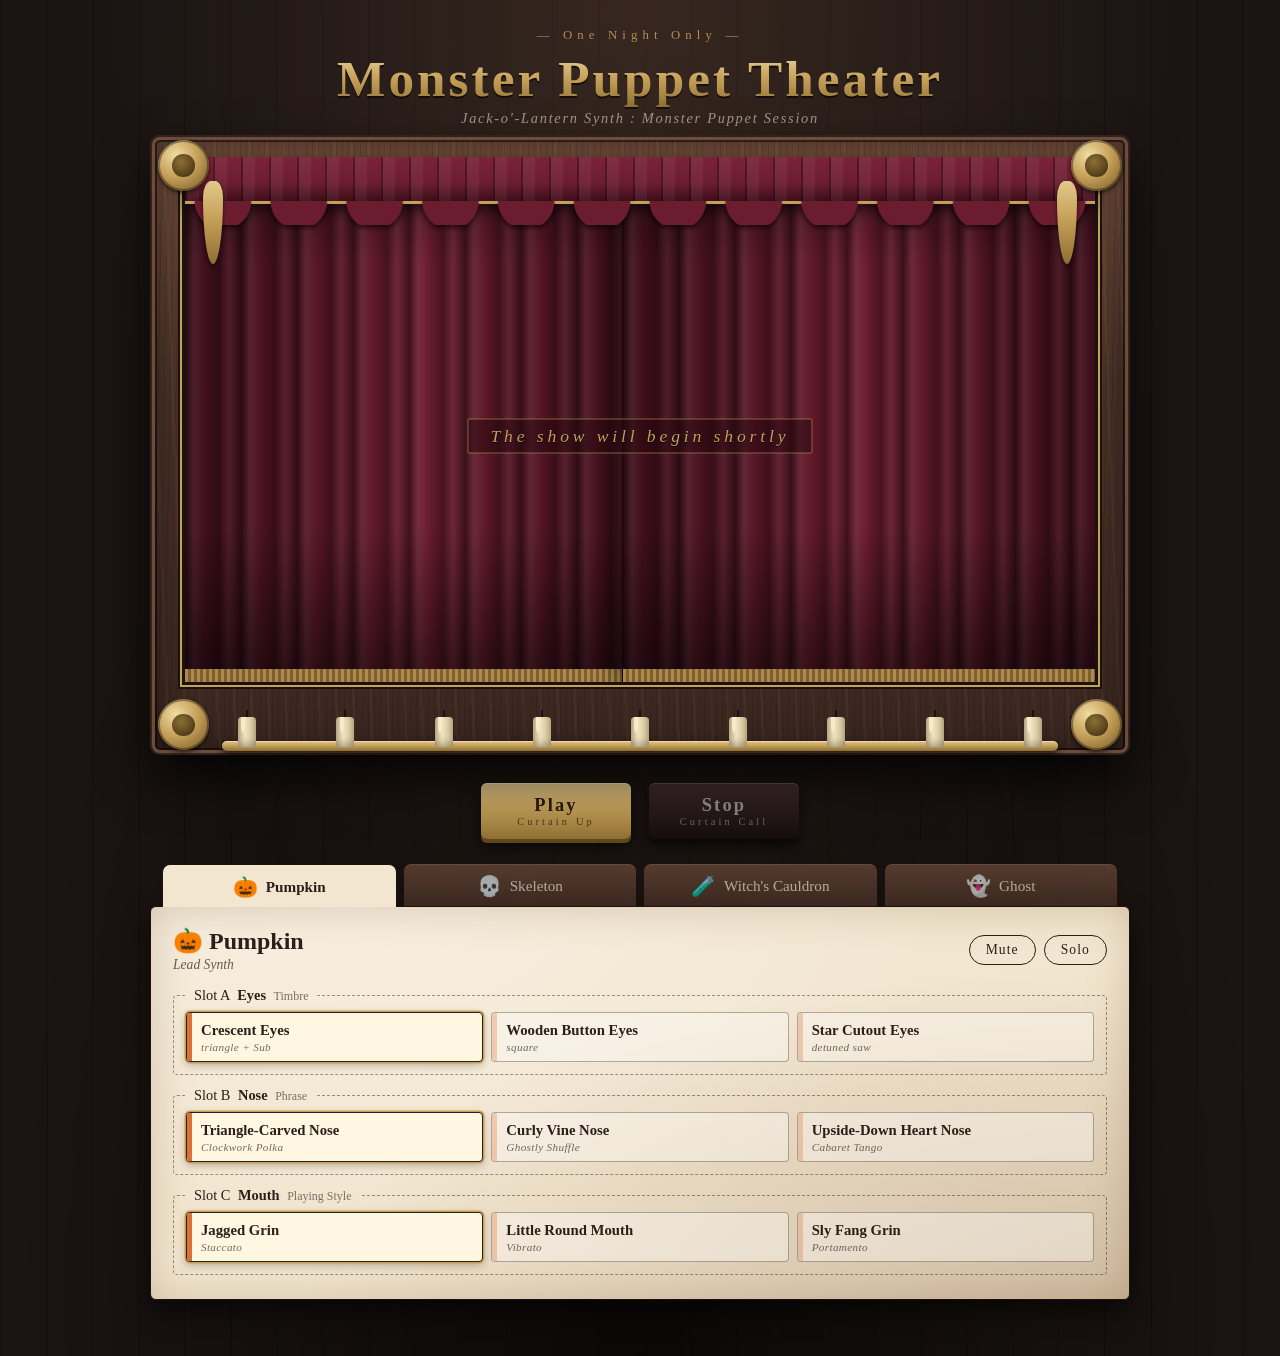
==== commit 90fa8142: "Merge pull request #3 from stmega99-jpg/chore/english-only chore: convert all deliverables to Englis" ====
--- a/index.html
+++ b/index.html
@@ -1,5 +1,5 @@
 <!DOCTYPE html>
-<html lang="ja">
+<html lang="en">
 <head>
   <meta charset="UTF-8">
   <meta name="viewport" content="width=device-width, initial-scale=1">
@@ -8,14 +8,14 @@
 </head>
 <body>
   <header class="marquee">
-    <p class="marquee__eyebrow">— 本日限りの特別公演 —</p>
+    <p class="marquee__eyebrow">— One Night Only —</p>
     <h1 class="marquee__title">Monster Puppet Theater</h1>
     <p class="marquee__sub">Jack-o'-Lantern Synth : Monster Puppet Session</p>
   </header>
 
   <main class="theater">
-    <!-- 額縁ステージ -->
-    <section class="proscenium" id="proscenium" data-state="closed" aria-label="人形劇ステージ">
+    <!-- Framed stage -->
+    <section class="proscenium" id="proscenium" data-state="closed" aria-label="Puppet theater stage">
       <div class="frame-corner frame-corner--tl"></div>
       <div class="frame-corner frame-corner--tr"></div>
       <div class="frame-corner frame-corner--bl"></div>
@@ -29,7 +29,7 @@
 
         <div class="curtain curtain--left"></div>
         <div class="curtain curtain--right"></div>
-        <div class="curtain-hint" id="curtainHint">開演をお待ちください</div>
+        <div class="curtain-hint" id="curtainHint">The show will begin shortly</div>
       </div>
 
       <div class="valance" aria-hidden="true">
@@ -40,15 +40,15 @@
       <div class="footlights" id="footlights" aria-hidden="true"></div>
     </section>
 
-    <!-- 開演・閉演 -->
+    <!-- Play / Stop -->
     <div class="controls">
-      <button class="btn btn--play" id="playBtn" type="button">開演 <span>Play</span></button>
-      <button class="btn btn--stop" id="stopBtn" type="button" disabled>閉演 <span>Stop</span></button>
+      <button class="btn btn--play" id="playBtn" type="button">Play <span>Curtain Up</span></button>
+      <button class="btn btn--stop" id="stopBtn" type="button" disabled>Stop <span>Curtain Call</span></button>
     </div>
 
-    <!-- パペット選択 + 3スロットUI -->
-    <section class="workbench" aria-label="パペット編集">
-      <nav class="tabs" id="puppetTabs" role="tablist" aria-label="パペット選択"></nav>
+    <!-- Puppet selection + 3-slot UI -->
+    <section class="workbench" aria-label="Puppet editor">
+      <nav class="tabs" id="puppetTabs" role="tablist" aria-label="Select puppet"></nav>
       <div class="panel" id="slotPanel"></div>
     </section>
   </main>
--- a/css/style.css
+++ b/css/style.css
@@ -1,5 +1,5 @@
 /* Monster Puppet Theater — Antique Wood & Faded Storybook
-   パレットは .kiro/specs/monster-ensemble/design.md §1 に準拠。蛍光色は使わない。 */
+   Palette follows .kiro/specs/monster-ensemble/design.md section 1. No fluorescent colors. */
 
 :root {
   --bg-stage-dark: #1A1412;
@@ -34,7 +34,7 @@
     var(--bg-stage-dark);
 }
 
-/* ---------- 看板 ---------- */
+/* ---------- Marquee ---------- */
 .marquee { text-align: center; padding: 28px 16px 8px; }
 .marquee__eyebrow {
   margin: 0; font-size: 0.8rem; letter-spacing: 0.4em; color: var(--brass-accent); opacity: 0.85;
@@ -53,7 +53,7 @@
 
 .theater { width: min(980px, 100% - 24px); margin: 0 auto; padding-bottom: 56px; }
 
-/* ---------- 額縁（プロセニアム） ---------- */
+/* ---------- Wooden frame (proscenium) ---------- */
 .proscenium {
   position: relative;
   padding: 3.6% 3.6% 7.5%;
@@ -70,7 +70,7 @@
     0 24px 50px rgba(0, 0, 0, 0.75);
 }
 
-/* 四隅の真鍮飾り */
+/* Brass corner rosettes */
 .frame-corner {
   position: absolute; width: 5.2%; aspect-ratio: 1; z-index: 6;
   background: radial-gradient(circle at 35% 30%, #F0DCA3, #C5A059 45%, #6E5222 100%);
@@ -86,7 +86,7 @@
 .frame-corner--bl { bottom: 0.8%; left: 0.8%; }
 .frame-corner--br { bottom: 0.8%; right: 0.8%; }
 
-/* ---------- ステージ ---------- */
+/* ---------- Stage ---------- */
 .stage {
   position: relative; overflow: hidden;
   aspect-ratio: 16 / 9;
@@ -94,7 +94,7 @@
   box-shadow: 0 0 0 3px #1b110d, 0 0 0 5px var(--brass-accent), 0 0 0 7px #1b110d, inset 0 0 60px rgba(0, 0, 0, 0.8);
 }
 
-/* 色褪せた絵本の背景画: 月・丘・傾いた屋敷・枯れ木。紙の粒子ノイズ入り。 */
+/* Faded storybook backdrop: moon, hills, crooked manor, bare tree, with paper grain noise. */
 .backdrop {
   position: absolute; inset: 0;
   background:
@@ -103,14 +103,14 @@
   filter: sepia(0.35) saturate(0.75) brightness(0.85);
 }
 
-/* 開演時の天井スポット */
+/* Overhead spotlight while the show is on */
 .spotlight {
   position: absolute; inset: 0; pointer-events: none; opacity: 0;
   background: radial-gradient(ellipse 60% 85% at 50% 0%, rgba(247, 200, 115, 0.22), transparent 70%);
   transition: opacity 1.4s ease 0.5s;
 }
 
-/* 床板 */
+/* Floorboards */
 .floor {
   position: absolute; left: 0; right: 0; bottom: 0; height: 17%;
   background:
@@ -120,14 +120,14 @@
   border-top: 2px solid rgba(0, 0, 0, 0.6);
   box-shadow: inset 0 14px 18px -8px rgba(0, 0, 0, 0.7);
 }
-/* フットライトの照り返し */
+/* Footlight glow reflected on the floor */
 .floor::after {
   content: ''; position: absolute; inset: 0; opacity: 0;
   background: radial-gradient(ellipse 70% 120% at 50% 100%, rgba(247, 200, 115, 0.5), transparent 70%);
   transition: opacity 1s ease 0.6s;
 }
 
-/* ---------- パペット（Task 1 では仮シルエット） ---------- */
+/* ---------- Puppets (placeholder silhouettes in Task 1) ---------- */
 .puppets {
   position: absolute; inset: 0 5% 3% 5%;
   display: flex; justify-content: space-around; align-items: flex-start;
@@ -145,7 +145,7 @@
 .puppet svg { display: block; width: 100%; height: auto; overflow: visible; }
 .puppet:hover { filter: drop-shadow(0 6px 5px rgba(0, 0, 0, 0.55)) brightness(1.08); }
 
-/* 選ばれているパペットの足元に真鍮の名札 */
+/* Brass nameplate at the feet of the selected puppet */
 .puppet::after {
   content: attr(data-name);
   position: absolute; left: 50%; bottom: -3%; transform: translateX(-50%);
@@ -161,12 +161,12 @@
 .puppet .zzz { opacity: 0; }
 .puppet .eyes { transform-origin: 70px 140px; transition: transform 0.4s; }
 
-/* 居眠り姿（Mute / 他トラックの Solo） */
+/* Dozing pose (Mute, or silenced by another track's Solo) */
 .puppet.is-asleep .body { filter: brightness(0.62) saturate(0.55); transform: scaleY(0.94); }
 .puppet.is-asleep .eyes { transform: scaleY(0.12); }
 .puppet.is-asleep .zzz { opacity: 0.9; animation: zzz 3s ease-in-out infinite; }
 
-/* ---------- 深紅のベルベットカーテン ---------- */
+/* ---------- Crimson velvet curtains ---------- */
 .curtain {
   position: absolute; top: 0; bottom: 0; width: 52%; z-index: 4;
   background:
@@ -178,7 +178,7 @@
   box-shadow: 0 0 24px rgba(0, 0, 0, 0.7);
   transition: transform 1.3s cubic-bezier(0.65, 0, 0.25, 1);
 }
-.curtain::after { /* 裾の金房 */
+.curtain::after { /* Gold fringe along the hem */
   content: ''; position: absolute; left: 0; right: 0; bottom: 0; height: 2.6%;
   background: repeating-linear-gradient(90deg, #C5A059 0 3px, #8E6F33 3px 6px);
   opacity: 0.85;
@@ -202,7 +202,7 @@
 }
 .proscenium:not([data-state='closed']) .curtain-hint { opacity: 0; }
 
-/* 上部の垂れ幕（バランス） */
+/* Top valance */
 .valance {
   position: absolute; z-index: 5; left: 3.6%; right: 3.6%; top: 3.6%;
   height: 7.5%;
@@ -212,7 +212,7 @@
   border-bottom: 3px solid var(--brass-accent);
   box-shadow: 0 6px 12px rgba(0, 0, 0, 0.6);
 }
-.valance::after { /* スカラップ */
+.valance::after { /* Scalloped edge */
   content: ''; position: absolute; left: 0; right: 0; top: 100%; height: 55%;
   background: radial-gradient(circle at 50% 0, var(--curtain-red) 0 62%, transparent 64%) 0 0 / 8.333% 100% repeat-x;
   filter: drop-shadow(0 3px 2px rgba(0, 0, 0, 0.55));
@@ -226,13 +226,13 @@
 .valance__tassel--l { left: 2%; }
 .valance__tassel--r { right: 2%; }
 
-/* ---------- ロウソクのフットライト ---------- */
+/* ---------- Candle footlights ---------- */
 .footlights {
   position: absolute; z-index: 7; left: 9%; right: 9%; bottom: 1.4%; height: 6.2%;
   display: flex; justify-content: space-between; align-items: flex-end;
   font-size: clamp(8px, 1.45vw, 15px);
 }
-.footlights::before { /* 真鍮のトレイ */
+.footlights::before { /* Brass tray */
   content: ''; position: absolute; left: -2%; right: -2%; bottom: -0.3em; height: 0.7em;
   background: var(--brass-grad); border-radius: 0.4em;
   box-shadow: 0 3px 6px rgba(0, 0, 0, 0.7), inset 0 1px 0 rgba(255, 255, 255, 0.35);
@@ -243,7 +243,7 @@
   background: linear-gradient(90deg, #cbb98f, #F0E3C0 40%, #cbb98f);
   box-shadow: inset 0 -4px 6px rgba(0, 0, 0, 0.25);
 }
-.wax::after { /* 垂れたロウ */
+.wax::after { /* Dripped wax */
   content: ''; position: absolute; top: 0; left: 18%; width: 22%; height: 55%;
   background: #F6EBCB; border-radius: 0 0 50% 50%;
 }
@@ -258,7 +258,7 @@
   transition-delay: calc(var(--d) * 0.6);
 }
 
-/* 点灯: 開演中とカーテンコール中 */
+/* Lit while the show is open and during the curtain call */
 .proscenium[data-state='open'] .flame,
 .proscenium[data-state='curtain_call'] .flame { opacity: 1; animation: flicker 1.6s ease-in-out infinite; animation-delay: var(--d); }
 .proscenium[data-state='open'] .spotlight,
@@ -266,7 +266,7 @@
 .proscenium[data-state='open'] .floor::after,
 .proscenium[data-state='curtain_call'] .floor::after { opacity: 1; }
 
-/* カーテンコール: 一斉お辞儀（約1.8秒以内に収める） */
+/* Curtain call: all puppets bow together (kept within about 1.8 s) */
 .proscenium[data-state='curtain_call'] .puppet .body {
   animation: bow 1.5s ease-in-out both;
 }
@@ -290,7 +290,7 @@
 }
 @keyframes zzz { 0%, 100% { transform: translateY(0); opacity: 0.55; } 50% { transform: translateY(-7px); opacity: 1; } }
 
-/* ---------- 開演・閉演ボタン ---------- */
+/* ---------- Play / Stop buttons ---------- */
 .controls { display: flex; justify-content: center; gap: 18px; margin: 28px 0 24px; }
 .btn {
   min-width: 150px; padding: 12px 26px; cursor: pointer;
@@ -307,7 +307,7 @@
 .btn:disabled { cursor: not-allowed; filter: grayscale(0.7) brightness(0.55); }
 .btn:focus-visible, .tab:focus-visible, .opt:focus-visible, .toggle:focus-visible { outline: 2px solid var(--candle); outline-offset: 3px; }
 
-/* ---------- 編集パネル（羊皮紙） ---------- */
+/* ---------- Editor panel (parchment) ---------- */
 .tabs { display: flex; gap: 6px; padding: 0 12px; }
 .tab {
   flex: 1; display: flex; align-items: center; justify-content: center; gap: 8px;
@@ -362,7 +362,7 @@
   background: rgba(255, 255, 255, 0.35); border: 1px solid rgba(44, 30, 24, 0.35); border-radius: 4px;
   transition: background 0.15s, transform 0.15s, box-shadow 0.15s;
 }
-.opt::before { /* パペット色の栞 */
+.opt::before { /* Bookmark strip in the puppet color */
   content: ''; position: absolute; left: 0; top: 0; bottom: 0; width: 5px; border-radius: 4px 0 0 4px;
   background: var(--puppet); opacity: 0.3; transition: opacity 0.15s;
 }
@@ -375,7 +375,7 @@
 .opt__name { font-weight: 700; font-size: 0.92rem; }
 .opt__note { font-size: 0.7rem; opacity: 0.65; font-style: italic; letter-spacing: 0.03em; }
 
-/* ---------- 狭い画面 ---------- */
+/* ---------- Narrow screens ---------- */
 @media (max-width: 640px) {
   .slot__opts { grid-template-columns: 1fr; }
   .tab__name { display: none; }
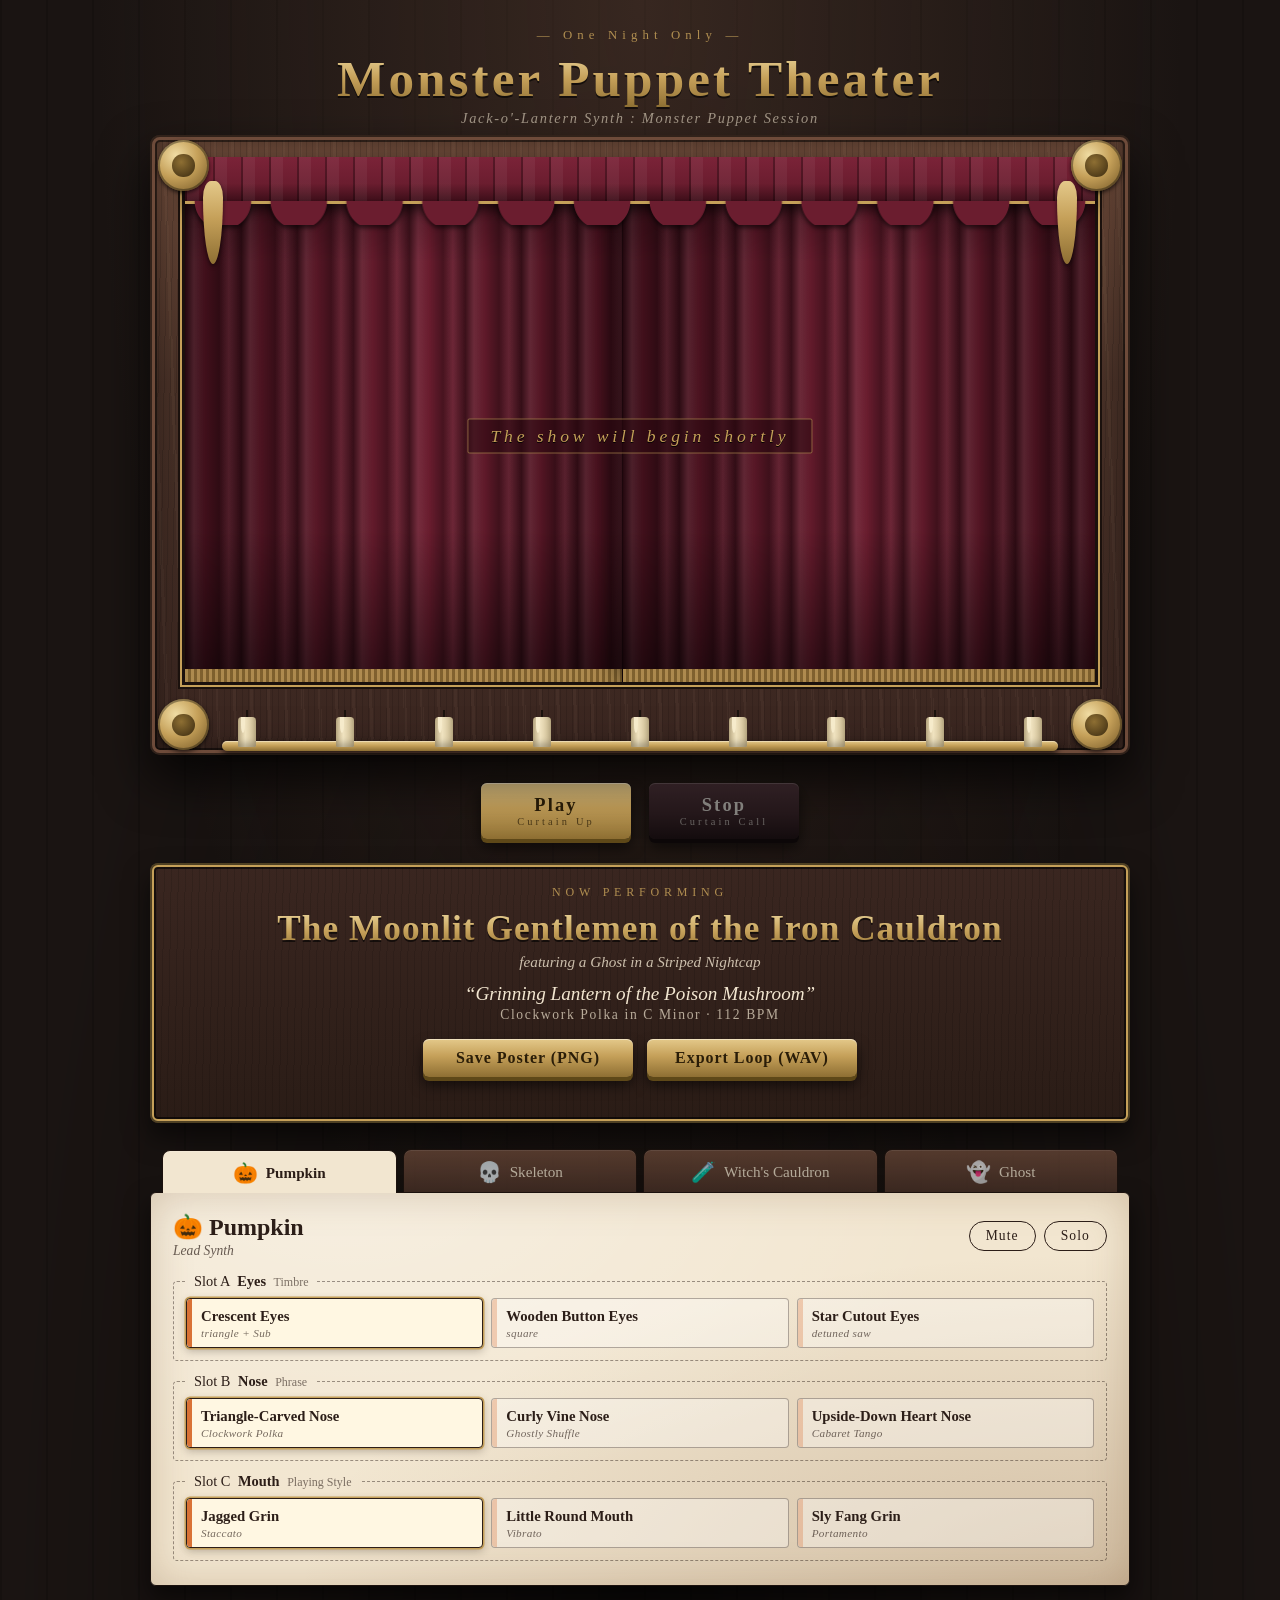
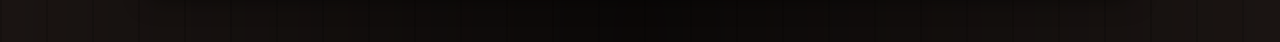
==== commit a2d8634a: "feat: Task 4 band name generator, storybook poster PNG and seamless loop WAV export" ====
--- a/index.html
+++ b/index.html
@@ -46,6 +46,20 @@
       <button class="btn btn--stop" id="stopBtn" type="button" disabled>Stop <span>Curtain Call</span></button>
     </div>
 
+    <!-- Program: generated band name, song title, and the two souvenirs -->
+    <section class="playbill" aria-label="Tonight's program">
+      <p class="playbill__eyebrow">Now Performing</p>
+      <h2 class="playbill__band" id="bandName"></h2>
+      <p class="playbill__tagline" id="bandTagline"></p>
+      <p class="playbill__song" id="songTitle"></p>
+      <p class="playbill__genre" id="songGenre"></p>
+      <div class="playbill__actions">
+        <button class="btn btn--small" id="posterBtn" type="button">Save Poster (PNG)</button>
+        <button class="btn btn--small" id="wavBtn" type="button">Export Loop (WAV)</button>
+      </div>
+      <p class="playbill__status" id="exportStatus" role="status" aria-live="polite"></p>
+    </section>
+
     <!-- Puppet selection + 3-slot UI -->
     <section class="workbench" aria-label="Puppet editor">
       <nav class="tabs" id="puppetTabs" role="tablist" aria-label="Select puppet"></nav>
--- a/css/style.css
+++ b/css/style.css
@@ -142,7 +142,12 @@
 .puppet:nth-child(2) { animation-duration: 5.4s; animation-delay: -1.3s; }
 .puppet:nth-child(3) { animation-duration: 4.1s; animation-delay: -2.2s; }
 .puppet:nth-child(4) { animation-duration: 6.2s; animation-delay: -0.6s; }
-.puppet svg { display: block; width: 100%; height: auto; overflow: visible; }
+.puppet svg {
+  display: block; width: 100%; height: auto; overflow: visible;
+  /* --energy (0..1) comes from the audio engine; real per-puppet motion arrives in Tasks 3, 5, 6 and 7. */
+  transform: scale(calc(1 + var(--energy, 0) * 0.05));
+  transform-origin: 50% 0;
+}
 .puppet:hover { filter: drop-shadow(0 6px 5px rgba(0, 0, 0, 0.55)) brightness(1.08); }
 
 /* Brass nameplate at the feet of the selected puppet */
@@ -290,6 +295,44 @@
 }
 @keyframes zzz { 0%, 100% { transform: translateY(0); opacity: 0.55; } 50% { transform: translateY(-7px); opacity: 1; } }
 
+/* ---------- Pumpkin puppet (Task 3) ---------- */
+/* --energy (0..1, audio-synced) drives the mouth, the candle light and a small head hop.
+   --lit is the candle inside the pumpkin: on while awake (and brighter with every note), out when it dozes. */
+.puppet--pumpkin { --lit: 1; }
+.puppet--pumpkin.is-asleep { --lit: 0.05; }
+.puppet--pumpkin svg { transform: none; }          /* the generic energy pulse is replaced by real motion */
+.puppet--pumpkin:focus-visible { outline: 2px solid #F7C873; outline-offset: 4px; border-radius: 8px; }
+
+.pk-head { transform: translateY(calc(var(--energy, 0) * -2.5px)); }
+.pk-hole { fill: #2a1410; stroke: #2C1E18; stroke-width: 2; stroke-linejoin: round; }
+.pk-glow {
+  fill: url(#pk-glow); opacity: var(--lit); transition: opacity 0.35s;
+  filter: brightness(calc(0.92 + var(--energy, 0) * 0.4)) drop-shadow(0 0 calc(2px + var(--energy, 0) * 5px) rgba(247, 200, 115, 0.85));
+}
+.pk-halo { opacity: calc(var(--lit) * (0.18 + var(--energy, 0) * 0.5)); filter: blur(5px); animation: pk-flicker 2.3s ease-in-out infinite; }
+
+/* mouth: closed smile at rest, opens on every note and closes as the energy decays */
+.pk-mouth { transform-box: view-box; transform-origin: 70px 165px; transform: scaleY(calc(0.3 + var(--energy, 0) * 0.95)); }
+.pk-mouth-1 { transform-origin: 70px 175px; transform: scale(calc(0.9 + var(--energy, 0) * 0.2), calc(0.55 + var(--energy, 0) * 0.85)); }
+.pk-mouth-2 { transform-origin: 70px 167px; }
+.pk-fangs { transform: translateY(calc(var(--energy, 0) * 3.5px)); }
+
+/* eyes blink now and then; they close for good when the puppet dozes */
+.pk-eyes { transform-box: fill-box; transform-origin: center; animation: pk-blink 5.8s infinite; }
+.pk-lids { display: none; }
+.puppet--pumpkin.is-asleep .pk-eyes { display: none !important; }
+.puppet--pumpkin.is-asleep .pk-lids { display: inline; }
+.puppet--pumpkin.is-asleep .pk-mouth { transform: scaleY(0.18); }
+.puppet--pumpkin.is-asleep .pk-head { transform: translateY(3px); }
+
+.pk-leg { transform-box: view-box; transform-origin: 70px 190px; animation: pk-leg 3.4s ease-in-out infinite; }
+.pk-leg-r { animation-delay: -1.7s; }
+.puppet--pumpkin.is-asleep .pk-leg { animation: none; }
+
+@keyframes pk-flicker { 0%, 100% { transform: scale(1); } 40% { transform: scale(0.94); } 70% { transform: scale(1.04); } }
+@keyframes pk-blink { 0%, 93%, 100% { transform: scaleY(1); } 96% { transform: scaleY(0.08); } }
+@keyframes pk-leg { 0%, 100% { transform: rotate(-4deg); } 50% { transform: rotate(4deg); } }
+
 /* ---------- Play / Stop buttons ---------- */
 .controls { display: flex; justify-content: center; gap: 18px; margin: 28px 0 24px; }
 .btn {
@@ -306,6 +349,30 @@
 .btn:active:not(:disabled) { transform: translateY(3px); box-shadow: 0 1px 0 #5e4818, 0 3px 6px rgba(0, 0, 0, 0.6); }
 .btn:disabled { cursor: not-allowed; filter: grayscale(0.7) brightness(0.55); }
 .btn:focus-visible, .tab:focus-visible, .opt:focus-visible, .toggle:focus-visible { outline: 2px solid var(--candle); outline-offset: 3px; }
+
+/* ---------- Program plaque: band name, song title, souvenirs ---------- */
+.playbill {
+  margin: 0 auto 26px; padding: 22px 26px 18px; text-align: center; border-radius: 8px;
+  background:
+    repeating-linear-gradient(91deg, rgba(0, 0, 0, 0.12) 0 1px, transparent 1px 7px),
+    linear-gradient(180deg, #3a2620, #2a1c16);
+  box-shadow: inset 0 0 0 2px rgba(0, 0, 0, 0.6), inset 0 0 0 4px var(--brass-accent), inset 0 0 0 6px rgba(0, 0, 0, 0.6), 0 14px 26px rgba(0, 0, 0, 0.55);
+}
+.playbill__eyebrow { margin: 0; font-size: 0.75rem; letter-spacing: 0.4em; text-transform: uppercase; color: var(--brass-accent); opacity: 0.85; }
+.playbill__band {
+  margin: 8px 0 2px; font-family: var(--font-display); font-size: clamp(1.4rem, 3.6vw, 2.2rem); line-height: 1.2; letter-spacing: 0.03em;
+  background: linear-gradient(180deg, #F0DCA3, #C5A059 55%, #8E6F33);
+  -webkit-background-clip: text; background-clip: text; color: transparent;
+  filter: drop-shadow(0 2px 0 rgba(0, 0, 0, 0.6));
+}
+.playbill__tagline { margin: 0 0 12px; font-style: italic; font-size: 0.95rem; opacity: 0.8; }
+.playbill__song { margin: 0; font-family: var(--font-display); font-style: italic; font-size: 1.2rem; color: var(--parchment-bg); }
+.playbill__song::before { content: '\201C'; }
+.playbill__song::after { content: '\201D'; }
+.playbill__genre { margin: 2px 0 16px; font-size: 0.85rem; letter-spacing: 0.12em; opacity: 0.7; }
+.playbill__actions { display: flex; justify-content: center; gap: 14px; flex-wrap: wrap; }
+.btn--small { min-width: 210px; padding: 10px 20px; font-size: 1rem; letter-spacing: 0.06em; }
+.playbill__status { min-height: 1.3em; margin: 12px 0 0; font-size: 0.8rem; font-style: italic; opacity: 0.8; }
 
 /* ---------- Editor panel (parchment) ---------- */
 .tabs { display: flex; gap: 6px; padding: 0 12px; }
@@ -384,6 +451,6 @@
 }
 
 @media (prefers-reduced-motion: reduce) {
-  .puppet, .flame { animation: none !important; }
+  .puppet, .flame, .pk-halo, .pk-eyes, .pk-leg { animation: none !important; }
   .curtain { transition-duration: 0.01s !important; }
 }
